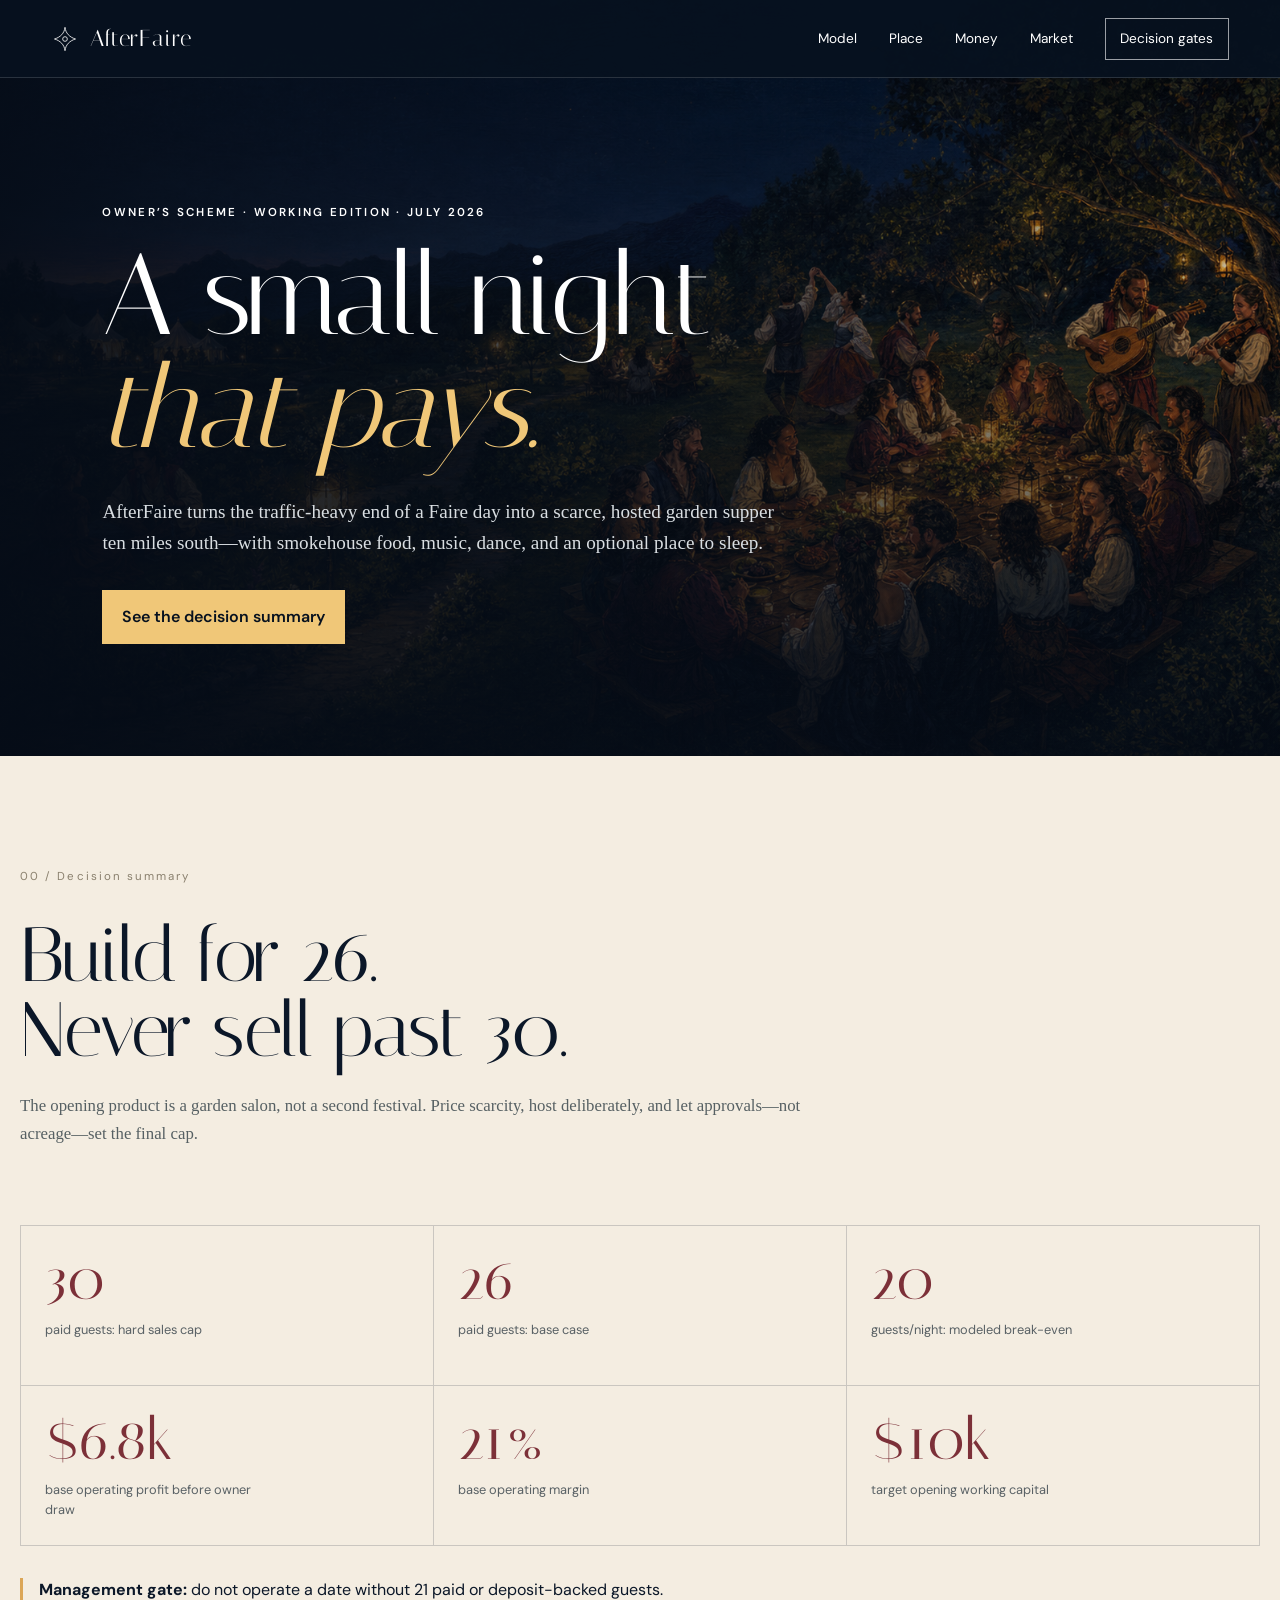
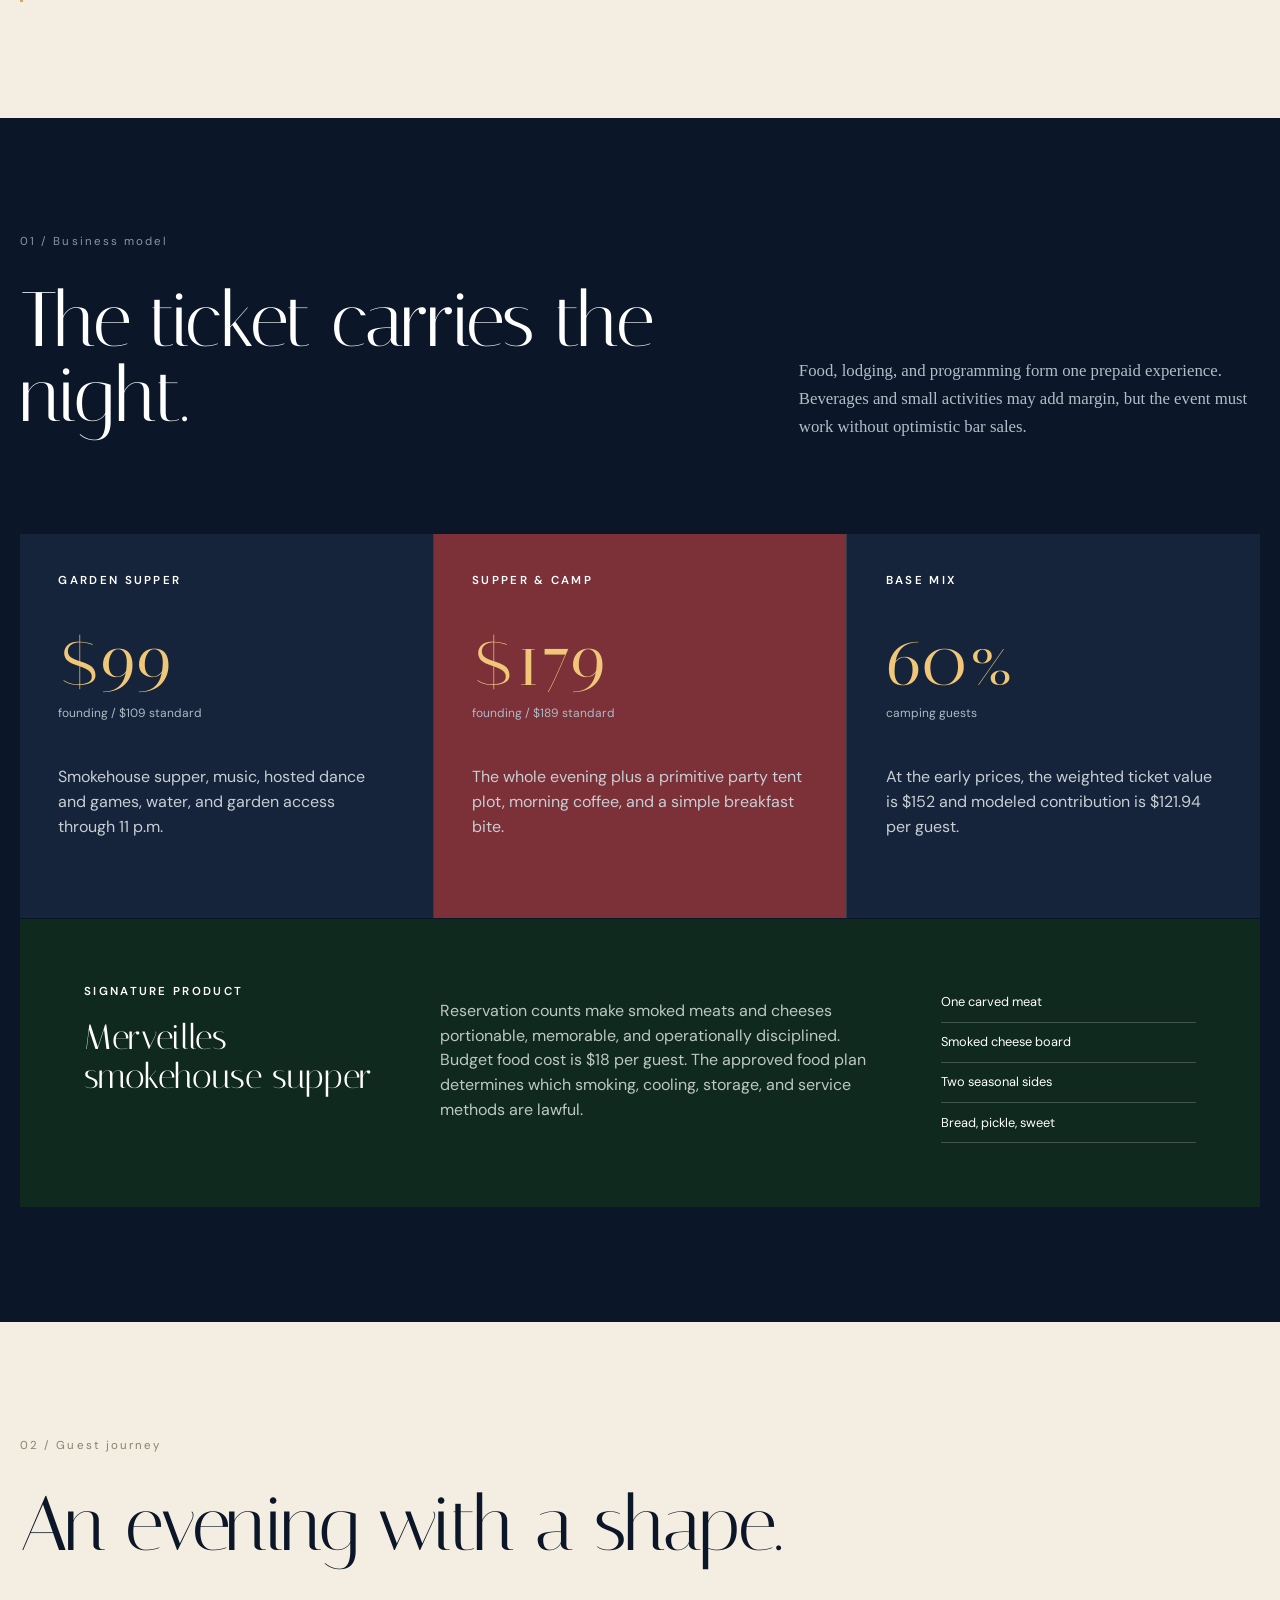
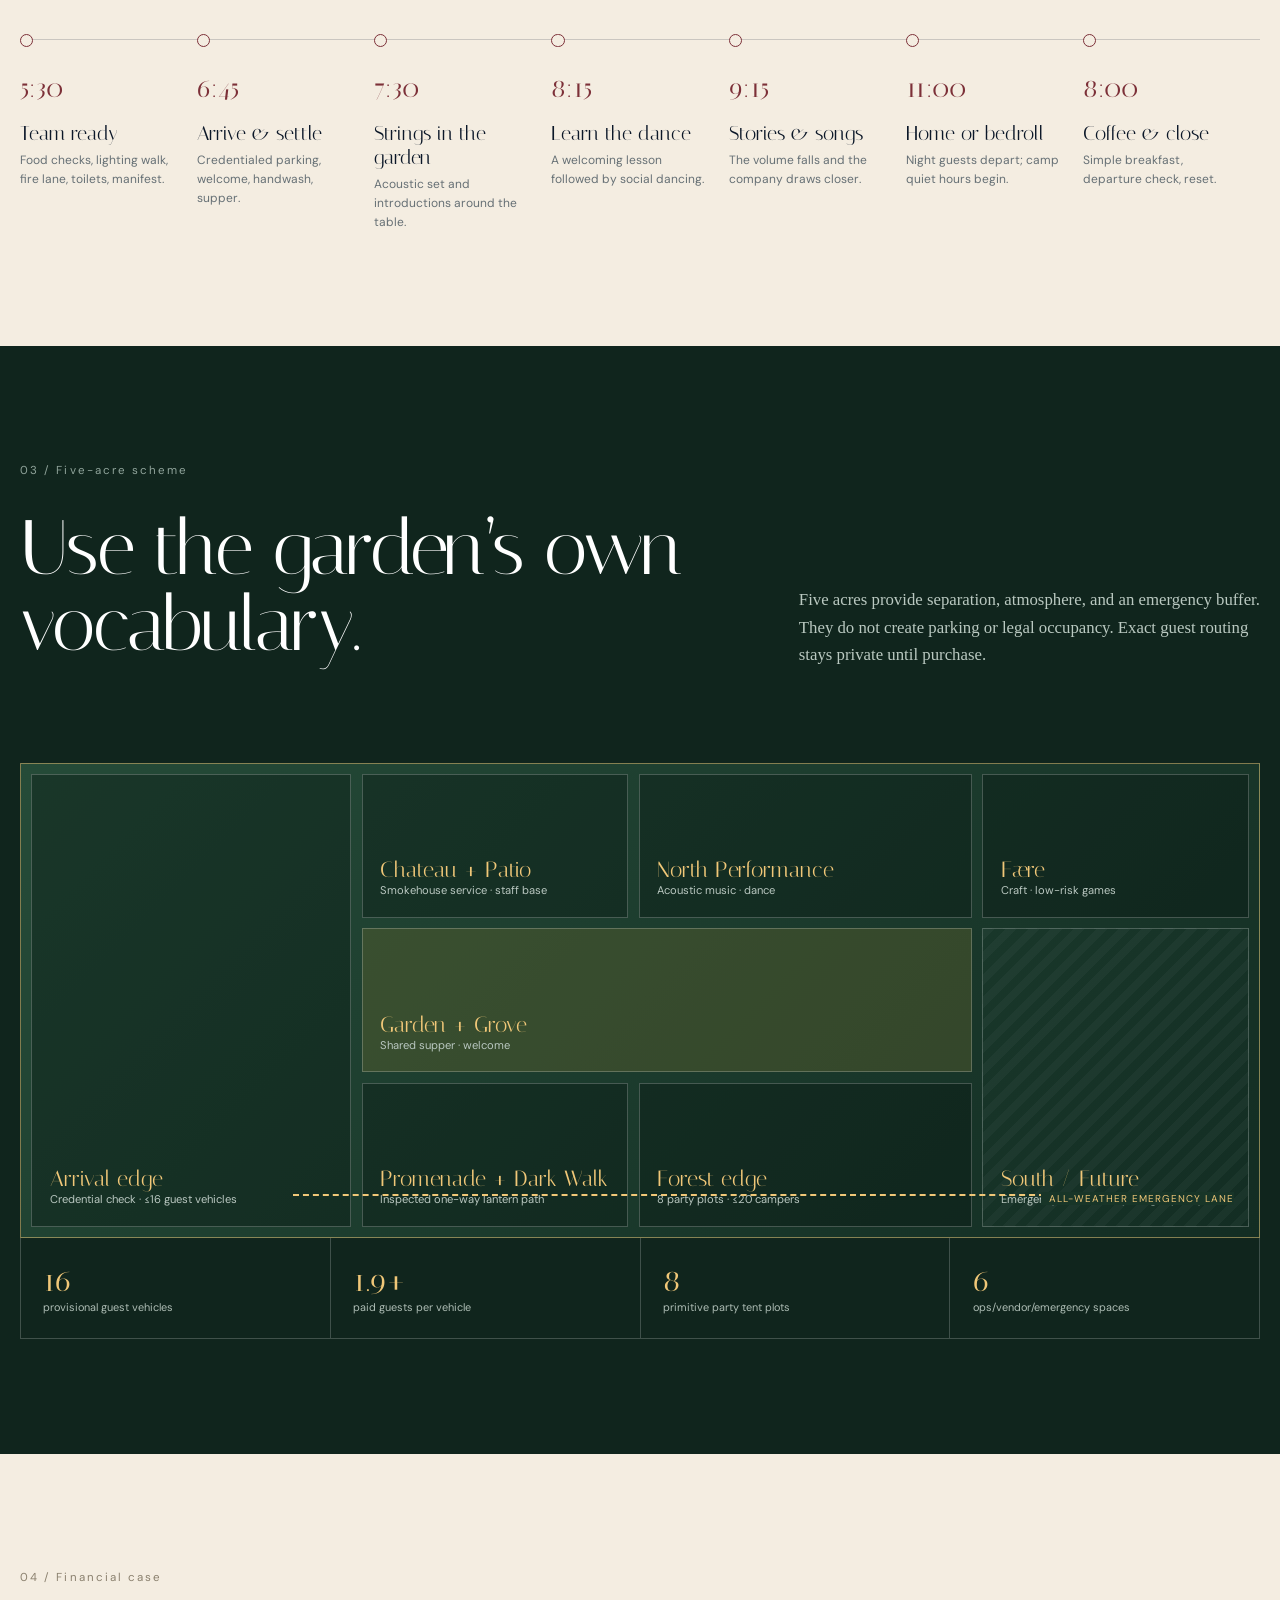
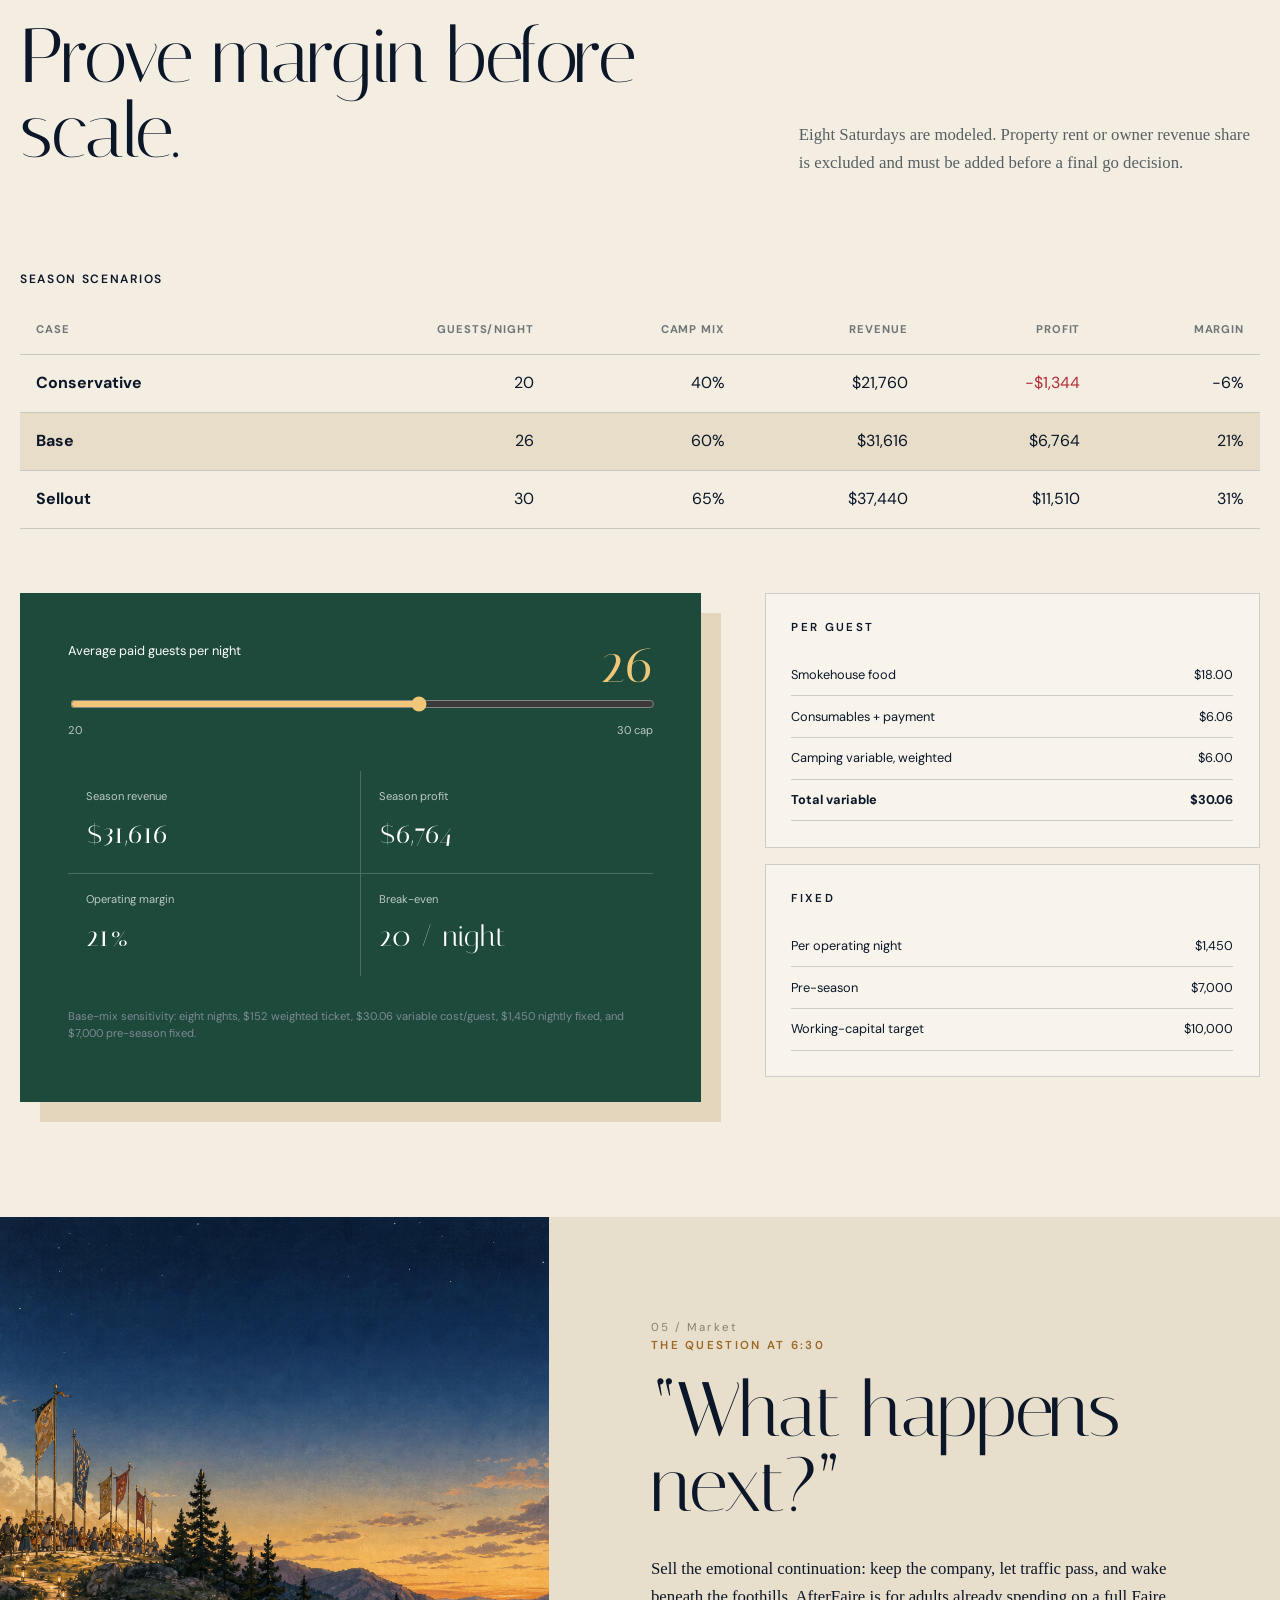
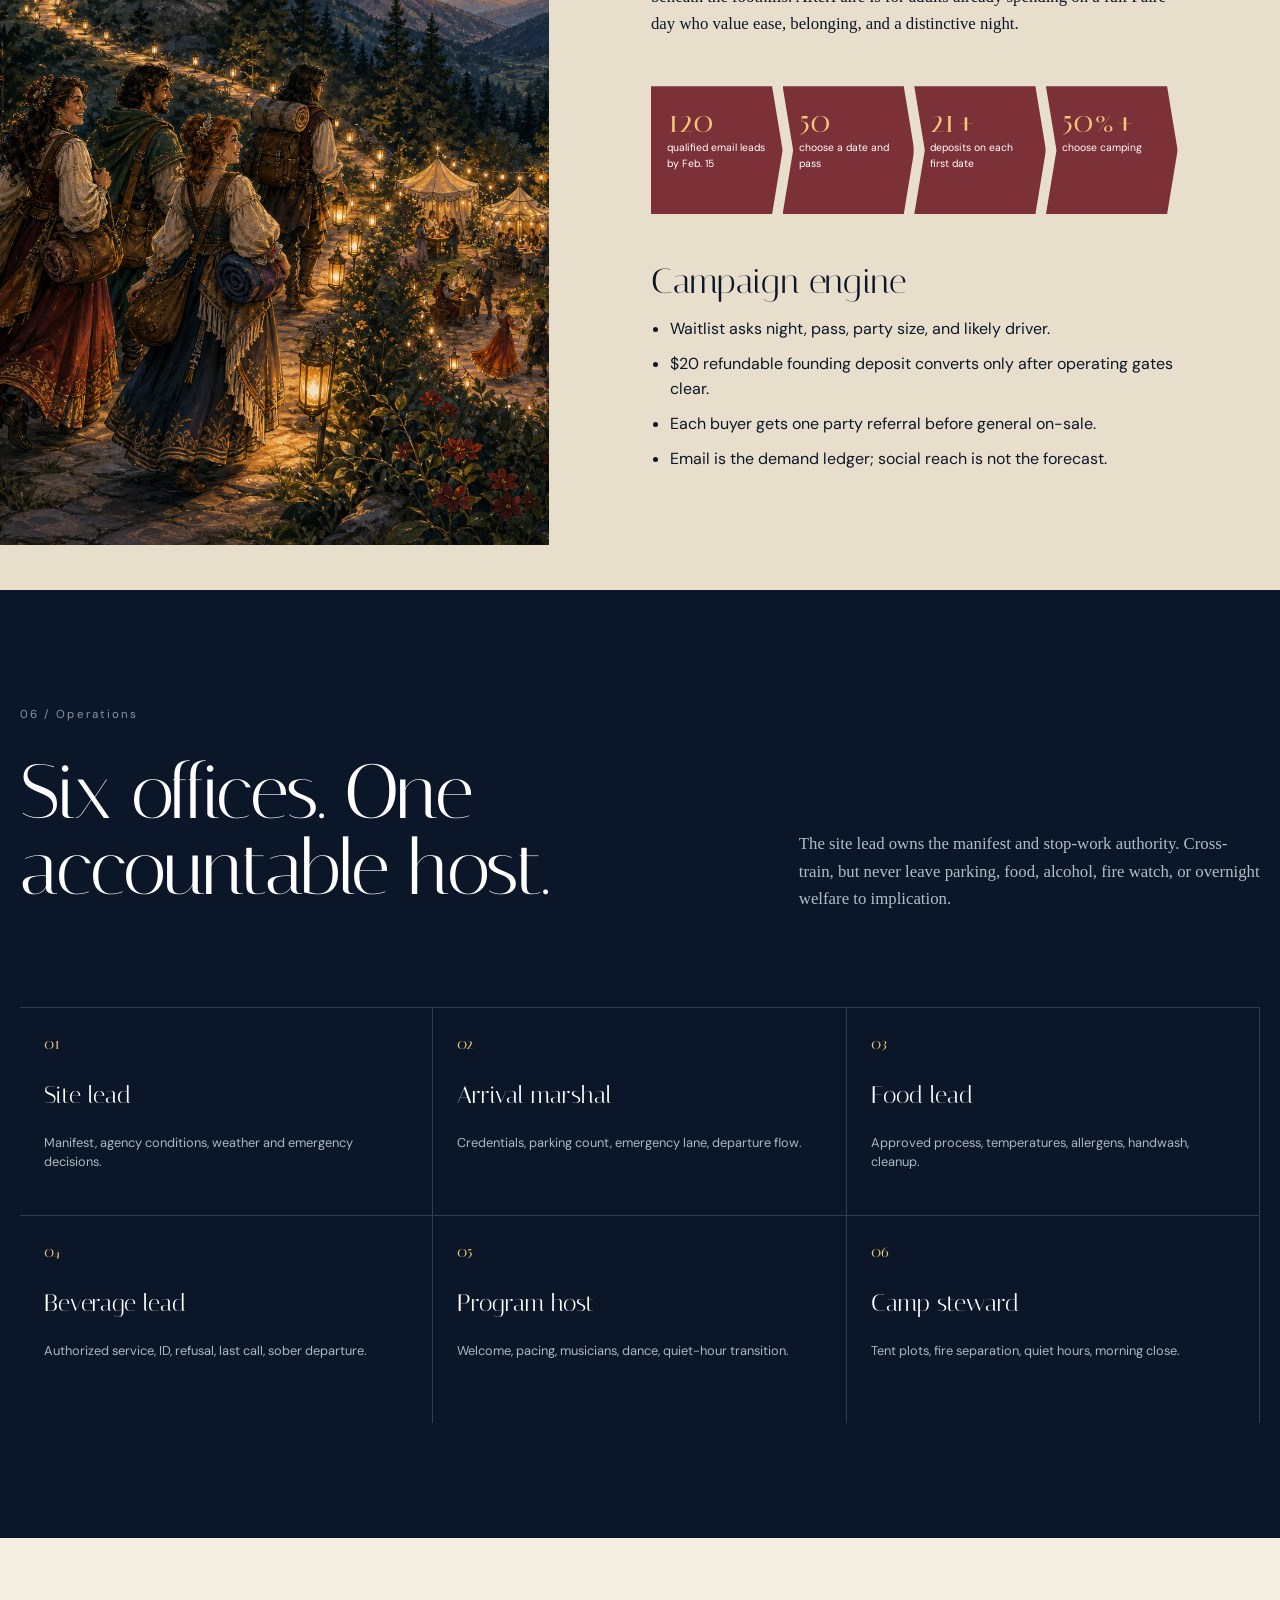
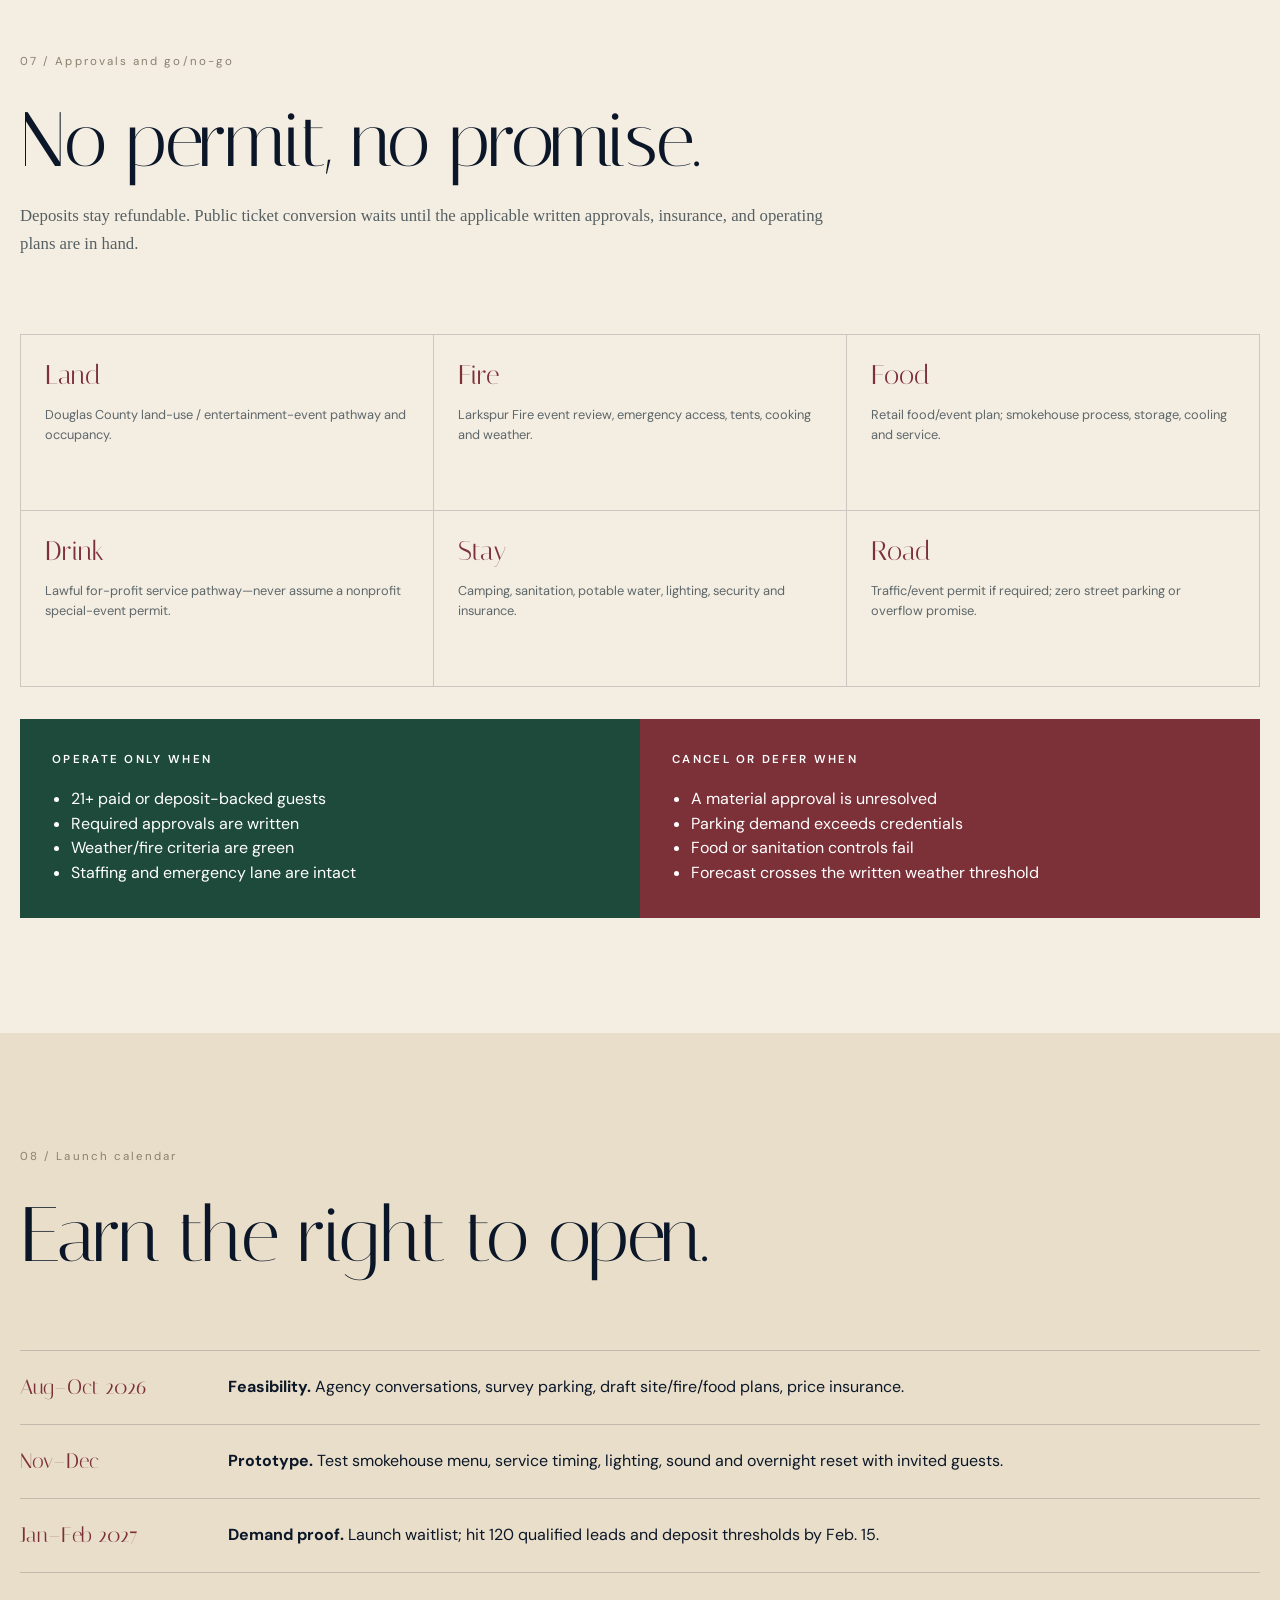
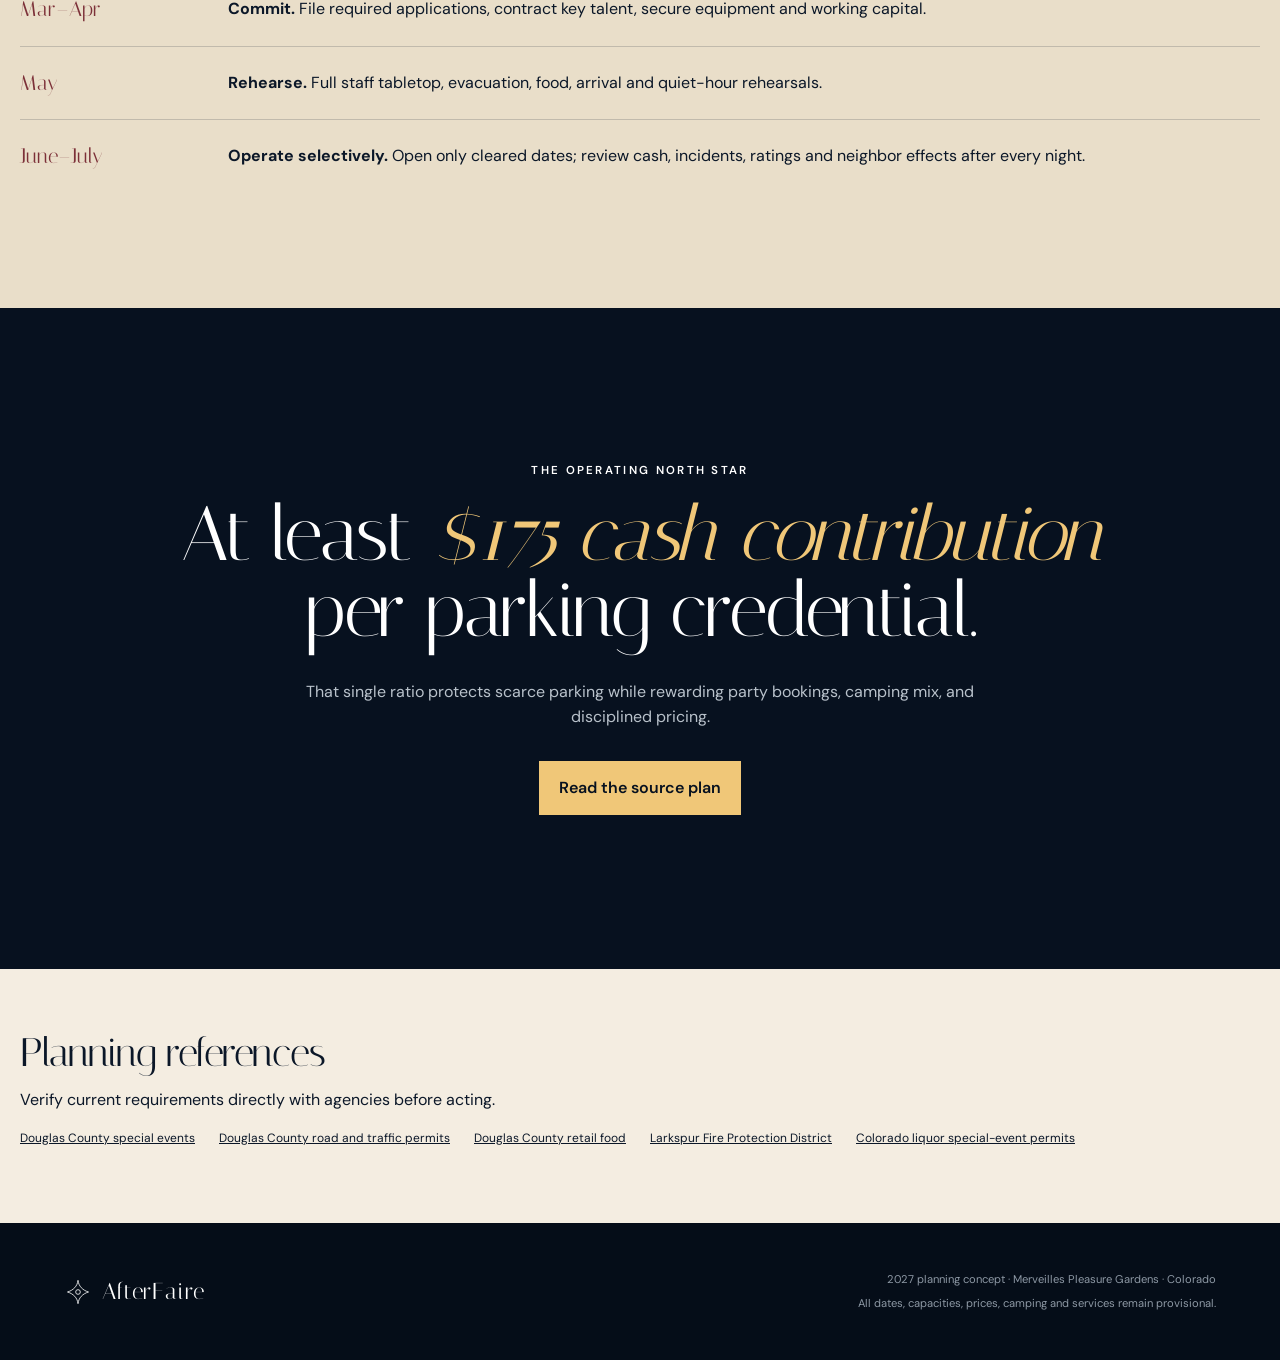
==== scheme/index.html @ 47599343 "Add illustrated AfterFaire business scheme" ====
<!doctype html>
<html lang="en">
<head>
  <meta charset="utf-8">
  <meta name="viewport" content="width=device-width, initial-scale=1">
  <meta name="description" content="The illustrated business, marketing, and operating scheme for AfterFaire 2027 at Merveilles Pleasure Gardens.">
  <meta name="theme-color" content="#07111f">
  <link rel="canonical" href="https://afterfaire.co/scheme/">
  <title>AfterFaire 2027 — Business Scheme</title>
  <link rel="preconnect" href="https://fonts.googleapis.com">
  <link rel="preconnect" href="https://fonts.gstatic.com" crossorigin>
  <link href="https://fonts.googleapis.com/css2?family=DM+Sans:wght@400;500;600&amp;family=Italiana&amp;display=swap" rel="stylesheet">
  <link rel="stylesheet" href="../styles.css">
  <link rel="stylesheet" href="scheme.css">
</head>
<body class="scheme-page">
  <a class="skip-link" href="#main">Skip to plan</a>

  <header class="site-header scheme-header" data-header>
    <a class="wordmark" href="../" aria-label="Back to AfterFaire home">
      <svg viewBox="0 0 48 48" aria-hidden="true"><path d="M24 4c1 10 8 17 18 20-10 3-17 10-18 20-1-10-8-17-18-20C16 21 23 14 24 4Z"/><circle cx="24" cy="24" r="4"/></svg>
      <span>AfterFaire</span>
    </a>
    <nav aria-label="Plan navigation">
      <a href="#model">Model</a>
      <a href="#place">Place</a>
      <a href="#money">Money</a>
      <a href="#market">Market</a>
      <a class="nav-cta" href="#gates">Decision gates</a>
    </nav>
  </header>

  <main id="main">
    <section class="scheme-hero" aria-labelledby="scheme-title">
      <img src="../assets/afterfaire-hero-v2.png" alt="A small costumed gathering dining and dancing in a spacious lantern-lit garden.">
      <div class="scheme-hero-shade"></div>
      <div class="scheme-hero-copy">
        <p class="eyebrow">Owner’s scheme · working edition · July 2026</p>
        <h1 id="scheme-title">A small night<br><em>that pays.</em></h1>
        <p>AfterFaire turns the traffic-heavy end of a Faire day into a scarce, hosted garden supper ten miles south—with smokehouse food, music, dance, and an optional place to sleep.</p>
        <a class="button button-gold" href="#decision">See the decision summary</a>
      </div>
    </section>

    <section class="decision section-shell" id="decision" aria-labelledby="decision-title">
      <div class="section-intro">
        <p class="section-number">00 / Decision summary</p>
        <h2 id="decision-title">Build for 26.<br>Never sell past 30.</h2>
        <p>The opening product is a garden salon, not a second festival. Price scarcity, host deliberately, and let approvals—not acreage—set the final cap.</p>
      </div>
      <dl class="metric-grid">
        <div><dt>30</dt><dd>paid guests: hard sales cap</dd></div>
        <div><dt>26</dt><dd>paid guests: base case</dd></div>
        <div><dt>20</dt><dd>guests/night: modeled break-even</dd></div>
        <div><dt>$6.8k</dt><dd>base operating profit before owner draw</dd></div>
        <div><dt>21%</dt><dd>base operating margin</dd></div>
        <div><dt>$10k</dt><dd>target opening working capital</dd></div>
      </dl>
      <p class="decision-line"><strong>Management gate:</strong> do not operate a date without 21 paid or deposit-backed guests.</p>
    </section>

    <section class="plan-section dark-section" id="model" aria-labelledby="model-title">
      <div class="section-shell">
        <div class="section-intro split-intro">
          <div><p class="section-number">01 / Business model</p><h2 id="model-title">The ticket carries the night.</h2></div>
          <p>Food, lodging, and programming form one prepaid experience. Beverages and small activities may add margin, but the event must work without optimistic bar sales.</p>
        </div>
        <div class="offer-grid">
          <article class="offer-card"><p class="eyebrow">Garden Supper</p><strong>$99</strong><span>founding / $109 standard</span><p>Smokehouse supper, music, hosted dance and games, water, and garden access through 11 p.m.</p></article>
          <article class="offer-card featured-offer"><p class="eyebrow">Supper &amp; Camp</p><strong>$179</strong><span>founding / $189 standard</span><p>The whole evening plus a primitive party tent plot, morning coffee, and a simple breakfast bite.</p></article>
          <article class="offer-card"><p class="eyebrow">Base mix</p><strong>60%</strong><span>camping guests</span><p>At the early prices, the weighted ticket value is $152 and modeled contribution is $121.94 per guest.</p></article>
        </div>
        <div class="smokehouse-band">
          <div><p class="eyebrow">Signature product</p><h3>Merveilles smokehouse supper</h3></div>
          <p>Reservation counts make smoked meats and cheeses portionable, memorable, and operationally disciplined. Budget food cost is $18 per guest. The approved food plan determines which smoking, cooling, storage, and service methods are lawful.</p>
          <ul><li>One carved meat</li><li>Smoked cheese board</li><li>Two seasonal sides</li><li>Bread, pickle, sweet</li></ul>
        </div>
      </div>
    </section>

    <section class="plan-section section-shell" id="journey" aria-labelledby="journey-heading">
      <div class="section-intro"><p class="section-number">02 / Guest journey</p><h2 id="journey-heading">An evening with a shape.</h2></div>
      <ol class="scheme-timeline">
        <li><time>5:30</time><div><strong>Team ready</strong><span>Food checks, lighting walk, fire lane, toilets, manifest.</span></div></li>
        <li><time>6:45</time><div><strong>Arrive &amp; settle</strong><span>Credentialed parking, welcome, handwash, supper.</span></div></li>
        <li><time>7:30</time><div><strong>Strings in the garden</strong><span>Acoustic set and introductions around the table.</span></div></li>
        <li><time>8:15</time><div><strong>Learn the dance</strong><span>A welcoming lesson followed by social dancing.</span></div></li>
        <li><time>9:15</time><div><strong>Stories &amp; songs</strong><span>The volume falls and the company draws closer.</span></div></li>
        <li><time>11:00</time><div><strong>Home or bedroll</strong><span>Night guests depart; camp quiet hours begin.</span></div></li>
        <li><time>8:00</time><div><strong>Coffee &amp; close</strong><span>Simple breakfast, departure check, reset.</span></div></li>
      </ol>
    </section>

    <section class="plan-section place-section" id="place" aria-labelledby="place-title">
      <div class="section-shell">
        <div class="section-intro split-intro"><div><p class="section-number">03 / Five-acre scheme</p><h2 id="place-title">Use the garden’s own vocabulary.</h2></div><p>Five acres provide separation, atmosphere, and an emergency buffer. They do not create parking or legal occupancy. Exact guest routing stays private until purchase.</p></div>
        <div class="site-plan" role="img" aria-label="Conceptual operating diagram showing arrival and parking, the Chateau, Garden and Grove supper area, North Performance music area, Fære activities, the Promenade and Dark Walk, camping at the forest edge, and a protected future buffer.">
          <div class="zone arrival"><b>Arrival edge</b><span>Credential check · ≤16 guest vehicles</span></div>
          <div class="zone chateau"><b>Chateau + Patio</b><span>Smokehouse service · staff base</span></div>
          <div class="zone garden"><b>Garden + Grove</b><span>Shared supper · welcome</span></div>
          <div class="zone performance"><b>North Performance</b><span>Acoustic music · dance</span></div>
          <div class="zone faere"><b>Fære</b><span>Craft · low-risk games</span></div>
          <div class="zone promenade"><b>Promenade + Dark Walk</b><span>Inspected one-way lantern path</span></div>
          <div class="zone camp"><b>Forest edge</b><span>8 party plots · ≤20 campers</span></div>
          <div class="zone buffer"><b>South / Future</b><span>Emergency buffer · no opening capacity</span></div>
          <div class="emergency-line"><span>all-weather emergency lane</span></div>
        </div>
        <div class="capacity-strip"><div><strong>16</strong><span>provisional guest vehicles</span></div><div><strong>1.9+</strong><span>paid guests per vehicle</span></div><div><strong>8</strong><span>primitive party tent plots</span></div><div><strong>6</strong><span>ops/vendor/emergency spaces</span></div></div>
      </div>
    </section>

    <section class="plan-section money-section" id="money" aria-labelledby="money-title">
      <div class="section-shell">
        <div class="section-intro split-intro"><div><p class="section-number">04 / Financial case</p><h2 id="money-title">Prove margin before scale.</h2></div><p>Eight Saturdays are modeled. Property rent or owner revenue share is excluded and must be added before a final go decision.</p></div>
        <div class="scenario-table-wrap"><table><caption>Season scenarios</caption><thead><tr><th>Case</th><th>Guests/night</th><th>Camp mix</th><th>Revenue</th><th>Profit</th><th>Margin</th></tr></thead><tbody><tr><th>Conservative</th><td>20</td><td>40%</td><td>$21,760</td><td class="negative">−$1,344</td><td>−6%</td></tr><tr class="base-row"><th>Base</th><td>26</td><td>60%</td><td>$31,616</td><td>$6,764</td><td>21%</td></tr><tr><th>Sellout</th><td>30</td><td>65%</td><td>$37,440</td><td>$11,510</td><td>31%</td></tr></tbody></table></div>
        <div class="money-grid">
          <div class="calculator" data-calculator>
            <div class="calc-control"><label for="attendance">Average paid guests per night</label><output id="attendance-output" for="attendance">26</output><input id="attendance" type="range" min="20" max="30" value="26" step="1"><div class="range-labels"><span>20</span><span>30 cap</span></div></div>
            <div class="calc-results" aria-live="polite"><div><span>Season revenue</span><strong data-revenue>$31,616</strong></div><div><span>Season profit</span><strong data-profit>$6,764</strong></div><div><span>Operating margin</span><strong data-margin>21%</strong></div><div><span>Break-even</span><strong>20 / night</strong></div></div>
            <p class="calc-note">Base-mix sensitivity: eight nights, $152 weighted ticket, $30.06 variable cost/guest, $1,450 nightly fixed, and $7,000 pre-season fixed.</p>
          </div>
          <div class="cost-stack"><article><p class="eyebrow">Per guest</p><dl><div><dt>Smokehouse food</dt><dd>$18.00</dd></div><div><dt>Consumables + payment</dt><dd>$6.06</dd></div><div><dt>Camping variable, weighted</dt><dd>$6.00</dd></div><div><dt><strong>Total variable</strong></dt><dd><strong>$30.06</strong></dd></div></dl></article><article><p class="eyebrow">Fixed</p><dl><div><dt>Per operating night</dt><dd>$1,450</dd></div><div><dt>Pre-season</dt><dd>$7,000</dd></div><div><dt>Working-capital target</dt><dd>$10,000</dd></div></dl></article></div>
        </div>
      </div>
    </section>

    <section class="plan-section market-section" id="market" aria-labelledby="market-title">
      <div class="market-image"><img src="../assets/afterfaire-journey.png" alt="Costumed friends following a lantern path south toward a garden gathering."></div>
      <div class="market-copy"><p class="section-number">05 / Market</p><p class="eyebrow amber">The question at 6:30</p><h2 id="market-title">“What happens next?”</h2><p>Sell the emotional continuation: keep the company, let traffic pass, and wake beneath the foothills. AfterFaire is for adults already spending on a full Faire day who value ease, belonging, and a distinctive night.</p>
        <div class="funnel" aria-label="Marketing funnel"><div><strong>120</strong><span>qualified email leads by Feb. 15</span></div><div><strong>50</strong><span>choose a date and pass</span></div><div><strong>21+</strong><span>deposits on each first date</span></div><div><strong>50%+</strong><span>choose camping</span></div></div>
        <h3>Campaign engine</h3><ul class="check-list"><li>Waitlist asks night, pass, party size, and likely driver.</li><li>$20 refundable founding deposit converts only after operating gates clear.</li><li>Each buyer gets one party referral before general on-sale.</li><li>Email is the demand ledger; social reach is not the forecast.</li></ul>
      </div>
    </section>

    <section class="plan-section dark-section" id="operations" aria-labelledby="operations-title"><div class="section-shell"><div class="section-intro split-intro"><div><p class="section-number">06 / Operations</p><h2 id="operations-title">Six offices. One accountable host.</h2></div><p>The site lead owns the manifest and stop-work authority. Cross-train, but never leave parking, food, alcohol, fire watch, or overnight welfare to implication.</p></div><div class="role-grid"><article><span>01</span><h3>Site lead</h3><p>Manifest, agency conditions, weather and emergency decisions.</p></article><article><span>02</span><h3>Arrival marshal</h3><p>Credentials, parking count, emergency lane, departure flow.</p></article><article><span>03</span><h3>Food lead</h3><p>Approved process, temperatures, allergens, handwash, cleanup.</p></article><article><span>04</span><h3>Beverage lead</h3><p>Authorized service, ID, refusal, last call, sober departure.</p></article><article><span>05</span><h3>Program host</h3><p>Welcome, pacing, musicians, dance, quiet-hour transition.</p></article><article><span>06</span><h3>Camp steward</h3><p>Tent plots, fire separation, quiet hours, morning close.</p></article></div></div></section>

    <section class="plan-section gates-section" id="gates" aria-labelledby="gates-title"><div class="section-shell"><div class="section-intro"><p class="section-number">07 / Approvals and go/no-go</p><h2 id="gates-title">No permit, no promise.</h2><p>Deposits stay refundable. Public ticket conversion waits until the applicable written approvals, insurance, and operating plans are in hand.</p></div><div class="gate-grid"><article><b>Land</b><p>Douglas County land-use / entertainment-event pathway and occupancy.</p></article><article><b>Fire</b><p>Larkspur Fire event review, emergency access, tents, cooking and weather.</p></article><article><b>Food</b><p>Retail food/event plan; smokehouse process, storage, cooling and service.</p></article><article><b>Drink</b><p>Lawful for-profit service pathway—never assume a nonprofit special-event permit.</p></article><article><b>Stay</b><p>Camping, sanitation, potable water, lighting, security and insurance.</p></article><article><b>Road</b><p>Traffic/event permit if required; zero street parking or overflow promise.</p></article></div><div class="go-box"><div><p class="eyebrow">Operate only when</p><ul><li>21+ paid or deposit-backed guests</li><li>Required approvals are written</li><li>Weather/fire criteria are green</li><li>Staffing and emergency lane are intact</li></ul></div><div><p class="eyebrow">Cancel or defer when</p><ul><li>A material approval is unresolved</li><li>Parking demand exceeds credentials</li><li>Food or sanitation controls fail</li><li>Forecast crosses the written weather threshold</li></ul></div></div></div></section>

    <section class="plan-section calendar-section" id="calendar" aria-labelledby="calendar-title"><div class="section-shell"><div class="section-intro"><p class="section-number">08 / Launch calendar</p><h2 id="calendar-title">Earn the right to open.</h2></div><ol class="launch-line"><li><time>Aug–Oct 2026</time><p><strong>Feasibility.</strong> Agency conversations, survey parking, draft site/fire/food plans, price insurance.</p></li><li><time>Nov–Dec</time><p><strong>Prototype.</strong> Test smokehouse menu, service timing, lighting, sound and overnight reset with invited guests.</p></li><li><time>Jan–Feb 2027</time><p><strong>Demand proof.</strong> Launch waitlist; hit 120 qualified leads and deposit thresholds by Feb. 15.</p></li><li><time>Mar–Apr</time><p><strong>Commit.</strong> File required applications, contract key talent, secure equipment and working capital.</p></li><li><time>May</time><p><strong>Rehearse.</strong> Full staff tabletop, evacuation, food, arrival and quiet-hour rehearsals.</p></li><li><time>June–July</time><p><strong>Operate selectively.</strong> Open only cleared dates; review cash, incidents, ratings and neighbor effects after every night.</p></li></ol></div></section>

    <section class="north-star"><p class="eyebrow">The operating north star</p><h2>At least <em>$175 cash contribution</em><br>per parking credential.</h2><p>That single ratio protects scarce parking while rewarding party bookings, camping mix, and disciplined pricing.</p><a class="button button-gold" href="../business-plan.md">Read the source plan</a></section>

    <section class="sources section-shell" aria-labelledby="sources-title"><h2 id="sources-title">Planning references</h2><p>Verify current requirements directly with agencies before acting.</p><ul><li><a href="https://www.douglas.co.us/land/land-use-applications/special-events/">Douglas County special events</a></li><li><a href="https://www.douglas.co.us/road-work/permits/">Douglas County road and traffic permits</a></li><li><a href="https://www.douglas.co.us/health-department/environmental-health/retail-food/">Douglas County retail food</a></li><li><a href="https://larkspurfire.org/">Larkspur Fire Protection District</a></li><li><a href="https://sbg.colorado.gov/liquor-special-event-permit">Colorado liquor special-event permits</a></li></ul></section>
  </main>

  <footer><a class="wordmark footer-mark" href="../"><svg viewBox="0 0 48 48" aria-hidden="true"><path d="M24 4c1 10 8 17 18 20-10 3-17 10-18 20-1-10-8-17-18-20C16 21 23 14 24 4Z"/><circle cx="24" cy="24" r="4"/></svg><span>AfterFaire</span></a><p>2027 planning concept · Merveilles Pleasure Gardens · Colorado</p><p>All dates, capacities, prices, camping and services remain provisional.</p></footer>
  <script src="../script.js"></script>
</body>
</html>
---- styles.css ----
:root {
  --ink: #0b1728;
  --ink-soft: #15243a;
  --night: #07111f;
  --paper: #f2eadb;
  --paper-deep: #e4d6bc;
  --amber: #dba657;
  --gold: #f0c778;
  --burgundy: #7c3038;
  --pine: #1d4a3b;
  --muted: #6f756f;
  --line: rgba(11, 23, 40, .18);
  --display: "Italiana", Georgia, serif;
  --sans: "DM Sans", system-ui, sans-serif;
}

* { box-sizing: border-box; }
html { scroll-behavior: smooth; }
body { margin: 0; color: var(--ink); background: var(--paper); font-family: var(--sans); line-height: 1.55; }
img { display: block; width: 100%; }
a { color: inherit; }
button, input, select { font: inherit; }
.skip-link { position: fixed; left: 1rem; top: -5rem; z-index: 100; background: var(--gold); padding: .7rem 1rem; }
.skip-link:focus { top: 1rem; }

.site-header { position: fixed; inset: 0 0 auto; z-index: 20; display: flex; align-items: center; justify-content: space-between; padding: 1.1rem clamp(1.2rem, 4vw, 4rem); color: #fff; border-bottom: 1px solid rgba(255,255,255,.14); transition: background .25s, padding .25s; }
.site-header.scrolled { background: rgba(7,17,31,.95); backdrop-filter: blur(14px); padding-top: .75rem; padding-bottom: .75rem; }
.wordmark { display: inline-flex; gap: .65rem; align-items: center; text-decoration: none; font-family: var(--display); font-size: 1.45rem; letter-spacing: .04em; }
.wordmark svg { width: 1.75rem; fill: none; stroke: currentColor; stroke-width: 1.4; }
nav { display: flex; gap: clamp(1rem, 2.5vw, 2.5rem); align-items: center; font-size: .85rem; }
nav a { text-decoration: none; }
.nav-cta { border: 1px solid rgba(255,255,255,.6); padding: .6rem .9rem; }

.hero { min-height: 100svh; position: relative; display: flex; align-items: center; overflow: hidden; color: #fff; background: var(--night); }
.hero > img { position: absolute; inset: 0; height: 100%; object-fit: cover; object-position: 55% center; }
.hero-shade { position: absolute; inset: 0; background: linear-gradient(90deg, rgba(5,12,23,.96) 0%, rgba(5,12,23,.79) 34%, rgba(5,12,23,.16) 72%), linear-gradient(0deg, rgba(5,12,23,.72), transparent 45%); }
.hero-copy { position: relative; z-index: 2; width: min(44rem, 86vw); margin-left: clamp(1.2rem, 8vw, 9rem); padding: 9rem 0 4rem; }
.eyebrow { margin: 0 0 1.1rem; font-size: .72rem; font-weight: 600; letter-spacing: .2em; text-transform: uppercase; }
.amber { color: #9b6723; }
h1, h2 { margin: 0; font-family: var(--display); font-weight: 400; line-height: .98; letter-spacing: -.025em; }
h1 { font-size: clamp(3.7rem, 8vw, 8.5rem); }
h1 em { color: var(--gold); font-style: italic; }
h2 { font-size: clamp(3rem, 6vw, 6.8rem); }
.hero-lede { max-width: 39rem; margin: 2rem 0; color: #edf0ec; font-family: Georgia, serif; font-size: clamp(1.1rem, 1.7vw, 1.4rem); }
.hero-actions { display: flex; flex-wrap: wrap; gap: 1.5rem; align-items: center; }
.button { display: inline-block; border: 0; padding: .9rem 1.25rem; cursor: pointer; font-weight: 600; text-decoration: none; }
.button-gold { color: var(--night); background: var(--gold); }
.button:hover, .button:focus-visible { transform: translateY(-1px); filter: brightness(1.06); }
.text-link { font-size: .9rem; text-underline-offset: .35rem; }
.provisional { margin-top: 2.4rem; color: rgba(255,255,255,.66); font-size: .75rem; }
.hero-note { position: absolute; right: 3vw; bottom: 2rem; z-index: 2; padding: 1rem 1.2rem; border-left: 1px solid var(--gold); text-align: right; }
.hero-note span, .hero-note small { display: block; color: rgba(255,255,255,.66); font-size: .7rem; }
.hero-note strong { display: block; font-family: var(--display); font-size: 1.4rem; font-weight: 400; }

.section-pad { padding: clamp(5rem, 10vw, 10rem) clamp(1.2rem, 7vw, 8rem); }
.section-number { margin: 0; color: #8a806e; font-size: .72rem; letter-spacing: .18em; }
.thesis { display: grid; grid-template-columns: 4rem 1.15fr 1fr; gap: clamp(2rem, 5vw, 6rem); align-items: start; border-bottom: 1px solid var(--line); }
.thesis h2 { max-width: 12ch; }
.thesis-copy { max-width: 34rem; padding-top: 2rem; font-family: Georgia, serif; font-size: 1.12rem; }
.thesis-copy p:first-child { margin-top: 0; }

.evening { color: #fff; background: var(--ink); }
.evening-intro { display: grid; grid-template-columns: 4rem 1fr; gap: clamp(2rem, 5vw, 6rem); padding-bottom: 4rem; }
.evening .section-number { color: #7f8a98; }
.evening .amber { color: var(--gold); }
.timeline { max-width: 1120px; margin: 0 auto; padding: 0 clamp(1.2rem, 5vw, 4rem) 8rem; list-style: none; }
.timeline li { display: grid; grid-template-columns: 5rem 1rem 1fr; gap: 2rem; min-height: 7rem; }
.timeline time { color: var(--gold); font-family: var(--display); font-size: 1.35rem; }
.timeline-dot { position: relative; width: .7rem; height: .7rem; margin-top: .45rem; border: 1px solid var(--gold); border-radius: 50%; }
.timeline-dot::after { content: ""; position: absolute; left: 50%; top: .7rem; width: 1px; height: 6.3rem; background: rgba(240,199,120,.28); }
.timeline li:last-child .timeline-dot::after { display: none; }
.timeline strong { display: block; font-family: var(--display); font-size: 1.65rem; font-weight: 400; }
.timeline p { margin: .2rem 0; color: #acb5c0; }

.passes { display: grid; grid-template-columns: 1.2fr 1fr 1fr; gap: 1.5rem; align-items: end; background: #e9dec9; }
.passes-heading { padding-right: 3vw; }
.passes-heading .section-number { margin-bottom: 4rem; }
.passes-heading h2 { margin-bottom: 1.5rem; }
.pass-card { min-height: 30rem; padding: 2rem; border: 1px solid #ad9d80; background: rgba(255,255,255,.28); }
.pass-card.featured { color: #fff; background: var(--burgundy); border-color: var(--burgundy); transform: translateY(-1.5rem); }
.card-kicker { margin: 0; font-size: .75rem; font-weight: 600; letter-spacing: .16em; text-transform: uppercase; }
.price { margin: 2.5rem 0 1.6rem; font-family: var(--display); font-size: 5.5rem; line-height: 1; }
.price sup { font-size: 1.5rem; vertical-align: top; }
.price small { font-family: var(--sans); font-size: .7rem; letter-spacing: .08em; text-transform: uppercase; }
.pass-card ul { margin-top: 2rem; padding: 0; list-style: none; border-top: 1px solid currentColor; }
.pass-card li { padding: .75rem 0; border-bottom: 1px solid currentColor; font-size: .83rem; }

.journey { display: grid; grid-template-columns: minmax(0, 1fr) minmax(25rem, .8fr); min-height: 90vh; color: #fff; background: var(--night); }
.journey-image { max-height: 58rem; overflow: hidden; }
.journey-image img { height: 100%; object-fit: cover; }
.journey-copy { display: flex; flex-direction: column; justify-content: center; padding: clamp(4rem, 8vw, 9rem); }
.journey-copy .amber { color: var(--gold); }
.journey-copy h2 { margin-bottom: 2rem; }
.journey-copy > p:not(.eyebrow):not(.small-print) { color: #bec5cd; font-family: Georgia, serif; font-size: 1.1rem; }
.facts { display: grid; grid-template-columns: repeat(3, 1fr); gap: 1rem; margin: 3rem 0 1rem; }
.facts div { border-top: 1px solid rgba(255,255,255,.35); padding-top: .8rem; }
.facts dt { color: var(--gold); font-family: var(--display); font-size: 2.5rem; }
.facts dd { margin: 0; color: #9ba6b1; font-size: .7rem; }
.small-print, .calc-note, .privacy { color: #7e8995; font-size: .7rem; }

.numbers { display: grid; grid-template-columns: .9fr 1.1fr; gap: clamp(3rem, 8vw, 9rem); background: #f4ede1; }
.numbers-heading .section-number { margin-bottom: 4rem; }
.numbers-heading h2 { margin-bottom: 1.5rem; }
.dark-link { display: inline-block; margin-top: 1.5rem; }
.calculator { align-self: center; padding: clamp(1.5rem, 4vw, 3rem); color: #fff; background: var(--pine); box-shadow: 1.25rem 1.25rem 0 var(--paper-deep); }
.calc-control { display: grid; grid-template-columns: 1fr auto; gap: .5rem; }
.calc-control label { font-size: .8rem; }
.calc-control output { color: var(--gold); font-family: var(--display); font-size: 3.5rem; line-height: .8; }
input[type="range"] { grid-column: 1 / -1; width: 100%; accent-color: var(--gold); }
.range-labels { grid-column: 1 / -1; display: flex; justify-content: space-between; color: #bdc9c4; font-size: .7rem; }
.calc-results { display: grid; grid-template-columns: 1fr 1fr; gap: 1px; margin: 2rem 0; background: rgba(255,255,255,.2); }
.calc-results div { padding: 1.1rem; background: var(--pine); }
.calc-results span { display: block; color: #bdc9c4; font-size: .7rem; }
.calc-results strong { display: block; margin-top: .3rem; font-family: var(--display); font-size: 1.8rem; font-weight: 400; }

.principles { display: grid; grid-template-columns: .8fr 1.2fr; gap: clamp(3rem, 8vw, 10rem); }
.principles .section-number { margin-bottom: 4rem; }
.principle-grid { display: grid; grid-template-columns: 1fr 1fr; }
.principle-grid article { min-height: 13rem; padding: 1.5rem; border: solid var(--line); border-width: 1px 0 0 1px; }
.principle-grid span { color: #9b6723; font-family: var(--display); }
.principle-grid h3 { font-family: var(--display); font-size: 1.55rem; font-weight: 400; }
.principle-grid p { color: #555f64; font-size: .85rem; }

.founding { position: relative; padding: 8rem 1.2rem; color: #fff; background: linear-gradient(135deg, #17283d, #07111f); text-align: center; }
.founding::before { content: ""; position: absolute; inset: 1.2rem; border: 1px solid rgba(240,199,120,.35); pointer-events: none; }
.founding-inner { position: relative; max-width: 54rem; margin: 0 auto; }
.founding h2 { color: var(--gold); }
.founding-inner > p:not(.eyebrow):not(.privacy):not(.form-message) { max-width: 38rem; margin: 1.5rem auto 2.5rem; color: #c2c9d0; }
.signup { display: grid; grid-template-columns: 1fr .8fr auto; gap: .7rem; align-items: end; text-align: left; }
.signup label span { display: block; margin-bottom: .35rem; color: #aeb7c1; font-size: .7rem; }
.signup input, .signup select { width: 100%; height: 3rem; padding: 0 .8rem; color: #fff; background: rgba(255,255,255,.08); border: 1px solid rgba(255,255,255,.35); }
.signup select option { color: var(--ink); }
.signup .button { height: 3rem; }
.form-message { min-height: 1.5rem; color: var(--gold); }

footer { display: grid; grid-template-columns: 1fr auto; gap: .4rem 2rem; align-items: center; padding: 3rem clamp(1.2rem, 5vw, 5rem); color: #8d98a4; background: #050d18; font-size: .7rem; }
.footer-mark { grid-row: 1 / 3; color: #fff; }
footer p { margin: 0; text-align: right; }

@media (max-width: 900px) {
  nav a:not(.nav-cta) { display: none; }
  .hero-note { display: none; }
  .thesis { grid-template-columns: 2rem 1fr; }
  .thesis-copy { grid-column: 2; }
  .passes { grid-template-columns: 1fr 1fr; }
  .passes-heading { grid-column: 1 / -1; max-width: 38rem; }
  .pass-card.featured { transform: none; }
  .journey { grid-template-columns: 1fr; }
  .journey-image { max-height: 60vh; }
  .numbers, .principles { grid-template-columns: 1fr; }
}

@media (max-width: 600px) {
  .site-header { padding: .8rem 1rem; }
  .wordmark { font-size: 1.2rem; }
  .hero-copy { margin-left: 1.2rem; }
  .hero > img { object-position: 63% center; }
  .thesis, .evening-intro { grid-template-columns: 1fr; }
  .thesis-copy { grid-column: 1; }
  .timeline li { grid-template-columns: 3.8rem .8rem 1fr; gap: 1rem; }
  .passes { grid-template-columns: 1fr; }
  .pass-card { min-height: auto; }
  .facts { grid-template-columns: 1fr 1fr 1fr; }
  .journey-copy { padding: 4rem 1.2rem; }
  .calc-results { grid-template-columns: 1fr; }
  .principle-grid { grid-template-columns: 1fr; }
  .signup { grid-template-columns: 1fr; }
  footer { grid-template-columns: 1fr; }
  .footer-mark { grid-row: auto; margin-bottom: 1rem; }
  footer p { text-align: left; }
}

@media (prefers-reduced-motion: reduce) {
  html { scroll-behavior: auto; }
  *, *::before, *::after { transition: none !important; }
}
---- scheme/scheme.css ----
.scheme-page { background: #f4ede1; }
.scheme-header { background: rgba(7,17,31,.94); }
.scheme-hero { position: relative; min-height: 84svh; display: flex; align-items: flex-end; overflow: hidden; color: #fff; background: var(--night); }
.scheme-hero > img { position: absolute; inset: 0; height: 100%; object-fit: cover; object-position: center; }
.scheme-hero-shade { position: absolute; inset: 0; background: linear-gradient(90deg,rgba(5,12,23,.96),rgba(5,12,23,.7) 45%,rgba(5,12,23,.18)),linear-gradient(0deg,rgba(5,12,23,.7),transparent 55%); }
.scheme-hero-copy { position: relative; z-index: 1; width: min(54rem,88vw); padding: 10rem 0 7rem; margin-left: clamp(1.2rem,8vw,9rem); }
.scheme-hero h1 { font-size: clamp(4rem,9vw,9rem); }
.scheme-hero h1 em,.north-star em { color: var(--gold); font-style: italic; }
.scheme-hero-copy > p:not(.eyebrow) { max-width: 42rem; margin: 2rem 0; font: 1.2rem/1.6 Georgia,serif; color: #d9dee2; }
.section-shell { width: min(1240px,calc(100% - 2.4rem)); margin-inline: auto; }
.plan-section,.decision { padding-block: clamp(5rem,9vw,9rem); }
.section-intro { max-width: 52rem; margin-bottom: clamp(3rem,6vw,6rem); }
.section-intro .section-number { margin-bottom: 2rem; }
.section-intro h2 { margin-bottom: 1.5rem; }
.section-intro > p:last-child,.split-intro > p { font: 1.05rem/1.65 Georgia,serif; color: #566063; }
.split-intro { max-width: none; display: grid; grid-template-columns: 1.1fr .75fr; gap: clamp(2rem,8vw,8rem); align-items: end; }
.dark-section { color: #fff; background: var(--ink); }
.dark-section .section-number { color: #8994a2; }
.dark-section .split-intro > p { color: #b3bdc7; }

.decision { padding-top: 7rem; }
.metric-grid { display: grid; grid-template-columns: repeat(3,1fr); margin: 0; border: solid var(--line); border-width: 1px 0 0 1px; }
.metric-grid div { min-height: 10rem; padding: 1.5rem; border: solid var(--line); border-width: 0 1px 1px 0; }
.metric-grid dt { color: var(--burgundy); font: 3.7rem/1 var(--display); }
.metric-grid dd { max-width: 13rem; margin: .7rem 0 0; color: #596165; font-size: .8rem; }
.decision-line { margin: 2rem 0 0; padding-left: 1rem; border-left: 3px solid var(--amber); }

.offer-grid { display: grid; grid-template-columns: repeat(3,1fr); gap: 1px; background: rgba(255,255,255,.16); }
.offer-card { min-height: 24rem; padding: clamp(1.5rem,3vw,2.5rem); background: var(--ink-soft); }
.offer-card.featured-offer { background: var(--burgundy); }
.offer-card strong { display: block; margin: 2.2rem 0 .2rem; color: var(--gold); font: 4.5rem/1 var(--display); }
.offer-card span { color: #aeb9c3; font-size: .75rem; }
.offer-card p:last-child { margin-top: 2.5rem; color: #c7ced4; }
.smokehouse-band { display: grid; grid-template-columns: .8fr 1.2fr .7fr; gap: clamp(2rem,5vw,5rem); margin-top: 1px; padding: clamp(2rem,5vw,4rem); background: #10291f; }
.smokehouse-band h3,.market-copy h3 { margin: 0; font: 2.2rem/1.1 var(--display); font-weight: 400; }
.smokehouse-band > p { color: #bdc8c2; }
.smokehouse-band ul { margin: 0; padding: 0; list-style: none; }
.smokehouse-band li { padding: .6rem 0; border-bottom: 1px solid rgba(255,255,255,.2); font-size: .8rem; }

.scheme-timeline { display: grid; grid-template-columns: repeat(7,1fr); margin: 0; padding: 0; list-style: none; border-top: 1px solid var(--line); }
.scheme-timeline li { position: relative; padding: 2rem 1rem 0 0; }
.scheme-timeline li::before { content:""; position: absolute; top: -.4rem; left: 0; width: .7rem; height: .7rem; border: 1px solid var(--burgundy); border-radius: 50%; background: #f4ede1; }
.scheme-timeline time { color: var(--burgundy); font: 1.7rem var(--display); }
.scheme-timeline strong,.scheme-timeline span { display: block; }
.scheme-timeline strong { margin: 1rem 0 .4rem; font: 1.25rem var(--display); }
.scheme-timeline span { color: #667075; font-size: .75rem; }

.place-section { color: #fff; background: #10251d; }
.place-section .section-number { color: #90a49b; }
.place-section .split-intro > p { color: #bac9c1; }
.site-plan { position: relative; display: grid; grid-template-columns: 1.2fr 1fr 1.25fr 1fr; grid-template-rows: repeat(3,minmax(9rem,auto)); gap: .65rem; padding: .65rem; border: 1px solid rgba(240,199,120,.5); background: linear-gradient(135deg,#254b38,#132d23); overflow: hidden; }
.zone { position: relative; z-index: 1; display: flex; flex-direction: column; justify-content: flex-end; padding: 1.1rem; border: 1px solid rgba(255,255,255,.22); background: rgba(5,16,12,.34); }
.zone b { color: var(--gold); font: 1.35rem var(--display); font-weight: 400; }
.zone span { color: #b9c7c0; font-size: .7rem; }
.arrival { grid-row: 1/4; }
.chateau { grid-column: 2; grid-row: 1; }
.garden { grid-column: 2/4; grid-row: 2; background: rgba(96,99,45,.4); }
.performance { grid-column: 3; grid-row: 1; }
.faere { grid-column: 4; grid-row: 1; }
.promenade { grid-column: 2; grid-row: 3; }
.camp { grid-column: 3; grid-row: 3; }
.buffer { grid-column: 4; grid-row: 2/4; background: repeating-linear-gradient(135deg,rgba(255,255,255,.03),rgba(255,255,255,.03) 8px,transparent 8px,transparent 16px); }
.emergency-line { position: absolute; z-index: 2; left: 22%; right: 2%; bottom: 1rem; border-top: 2px dashed var(--gold); text-align: right; }
.emergency-line span { position: relative; top: -.7rem; padding-left: .5rem; color: var(--gold); background: #183528; font-size: .62rem; text-transform: uppercase; letter-spacing: .1em; }
.capacity-strip { display: grid; grid-template-columns: repeat(4,1fr); border: solid rgba(255,255,255,.2); border-width: 0 0 1px 1px; }
.capacity-strip div { padding: 1.4rem; border-right: 1px solid rgba(255,255,255,.2); }
.capacity-strip strong,.capacity-strip span { display: block; }
.capacity-strip strong { color: var(--gold); font: 2rem var(--display); }
.capacity-strip span { color: #aebdb5; font-size: .68rem; }

.scenario-table-wrap { overflow-x: auto; margin-bottom: 4rem; }
table { width: 100%; min-width: 680px; border-collapse: collapse; }
caption { padding-bottom: 1rem; text-align: left; font-size: .75rem; font-weight: 600; text-transform: uppercase; letter-spacing: .14em; }
th,td { padding: 1rem; border-bottom: 1px solid var(--line); text-align: right; }
th:first-child { text-align: left; }
thead th { color: #6e7678; font-size: .7rem; text-transform: uppercase; letter-spacing: .08em; }
.base-row { background: #e8ddc8; }
.negative { color: #b32c37 !important; }
.money-grid { display: grid; grid-template-columns: 1.1fr .8fr; gap: clamp(2rem,5vw,5rem); align-items: start; }
.cost-stack { display: grid; gap: 1rem; }
.cost-stack article { padding: 1.6rem; border: 1px solid var(--line); background: rgba(255,255,255,.35); }
.cost-stack dl { margin: 0; }
.cost-stack dl div { display: flex; justify-content: space-between; gap: 1rem; padding: .65rem 0; border-bottom: 1px solid var(--line); }
.cost-stack dt,.cost-stack dd { margin: 0; font-size: .8rem; }

.market-section { display: grid; grid-template-columns: minmax(20rem,.75fr) 1fr; padding: 0; background: #e8decc; }
.market-image { max-height: 58rem; overflow: hidden; }
.market-image img { height: 100%; object-fit: cover; }
.market-copy { padding: clamp(4rem,8vw,8rem); }
.market-copy h2 { margin-bottom: 2rem; }
.market-copy > p:not(.section-number):not(.eyebrow) { max-width: 44rem; font: 1.05rem/1.65 Georgia,serif; }
.funnel { display: grid; grid-template-columns: repeat(4,1fr); margin: 3rem 0; }
.funnel div { position: relative; min-height: 8rem; padding: 1rem; color: #fff; background: var(--burgundy); border-right: 1px solid rgba(255,255,255,.3); clip-path: polygon(0 0,92% 0,100% 50%,92% 100%,0 100%,8% 50%); }
.funnel div:first-child { clip-path: polygon(0 0,92% 0,100% 50%,92% 100%,0 100%); }
.funnel strong,.funnel span { display: block; }
.funnel strong { color: var(--gold); font: 2rem var(--display); }
.funnel span { font-size: .65rem; }
.check-list { padding-left: 1.2rem; }
.check-list li { margin: .65rem 0; }

.role-grid,.gate-grid { display: grid; grid-template-columns: repeat(3,1fr); }
.role-grid article { min-height: 13rem; padding: 1.5rem; border: solid rgba(255,255,255,.16); border-width: 1px 1px 0 0; }
.role-grid span { color: var(--gold); font: 1rem var(--display); }
.role-grid h3 { font: 1.5rem var(--display); font-weight: 400; }
.role-grid p { color: #aeb8c2; font-size: .8rem; }
.gate-grid { border: solid var(--line); border-width: 1px 0 0 1px; }
.gate-grid article { min-height: 11rem; padding: 1.5rem; border: solid var(--line); border-width: 0 1px 1px 0; }
.gate-grid b { color: var(--burgundy); font: 1.7rem var(--display); font-weight: 400; }
.gate-grid p { color: #5d676a; font-size: .8rem; }
.go-box { display: grid; grid-template-columns: 1fr 1fr; margin-top: 2rem; color: #fff; background: var(--pine); }
.go-box > div { padding: 2rem; }
.go-box > div + div { background: var(--burgundy); }
.go-box ul { margin-bottom: 0; padding-left: 1.2rem; }

.calendar-section { background: #e9dec9; }
.launch-line { margin: 0; padding: 0; list-style: none; }
.launch-line li { display: grid; grid-template-columns: 11rem 1fr; gap: 2rem; padding: 1.5rem 0; border-top: 1px solid var(--line); }
.launch-line time { color: var(--burgundy); font: 1.3rem var(--display); }
.launch-line p { margin: 0; }
.north-star { padding: clamp(6rem,12vw,12rem) 1.2rem; color: #fff; background: var(--night); text-align: center; }
.north-star h2 { margin-bottom: 2rem; }
.north-star > p:not(.eyebrow) { max-width: 42rem; margin: 0 auto 2rem; color: #b9c2cb; }
.sources { padding-block: 4rem; }
.sources h2 { font-size: 2.5rem; }
.sources ul { display: flex; flex-wrap: wrap; gap: .6rem 1.5rem; padding: 0; list-style: none; font-size: .75rem; }

@media (max-width:900px) {
  .metric-grid,.offer-grid,.role-grid,.gate-grid { grid-template-columns: repeat(2,1fr); }
  .split-intro,.money-grid,.smokehouse-band,.market-section { grid-template-columns: 1fr; }
  .scheme-timeline { grid-template-columns: repeat(2,1fr); border-top: 0; }
  .scheme-timeline li { border-top: 1px solid var(--line); }
  .scheme-timeline li::before { display: none; }
  .site-plan { grid-template-columns: 1fr 1fr; grid-template-rows: none; }
  .site-plan .zone { grid-column: auto; grid-row: auto; min-height: 8rem; }
  .arrival,.buffer { grid-row: span 2 !important; }
  .emergency-line { display: none; }
  .market-image { max-height: 55vh; }
}

@media (max-width:600px) {
  .scheme-hero { min-height: 90svh; }
  .scheme-hero-copy { margin-left: 1.2rem; padding-bottom: 4rem; }
  .metric-grid,.offer-grid,.role-grid,.gate-grid,.capacity-strip,.funnel,.go-box { grid-template-columns: 1fr; }
  .metric-grid div { min-height: 8rem; }
  .offer-card { min-height: auto; }
  .scheme-timeline { grid-template-columns: 1fr; }
  .site-plan { grid-template-columns: 1fr; }
  .site-plan .zone,.arrival,.buffer { grid-row: auto !important; min-height: 7rem; }
  .funnel div,.funnel div:first-child { min-height: 6rem; clip-path: none; }
  .launch-line { border-top: 1px solid var(--line); }
  .launch-line li { grid-template-columns: 1fr; gap: .5rem; }
  .sources ul { display: block; }
  .sources li { margin: .5rem 0; }
}

@media print {
  .scheme-header { display: none; }
  .scheme-hero { min-height: 8in; break-after: page; }
  .plan-section,.decision { padding-block: .55in; }
  .dark-section,.place-section,.north-star { print-color-adjust: exact; -webkit-print-color-adjust: exact; }
  .calculator input { display: none; }
  a { text-decoration: none; }
}
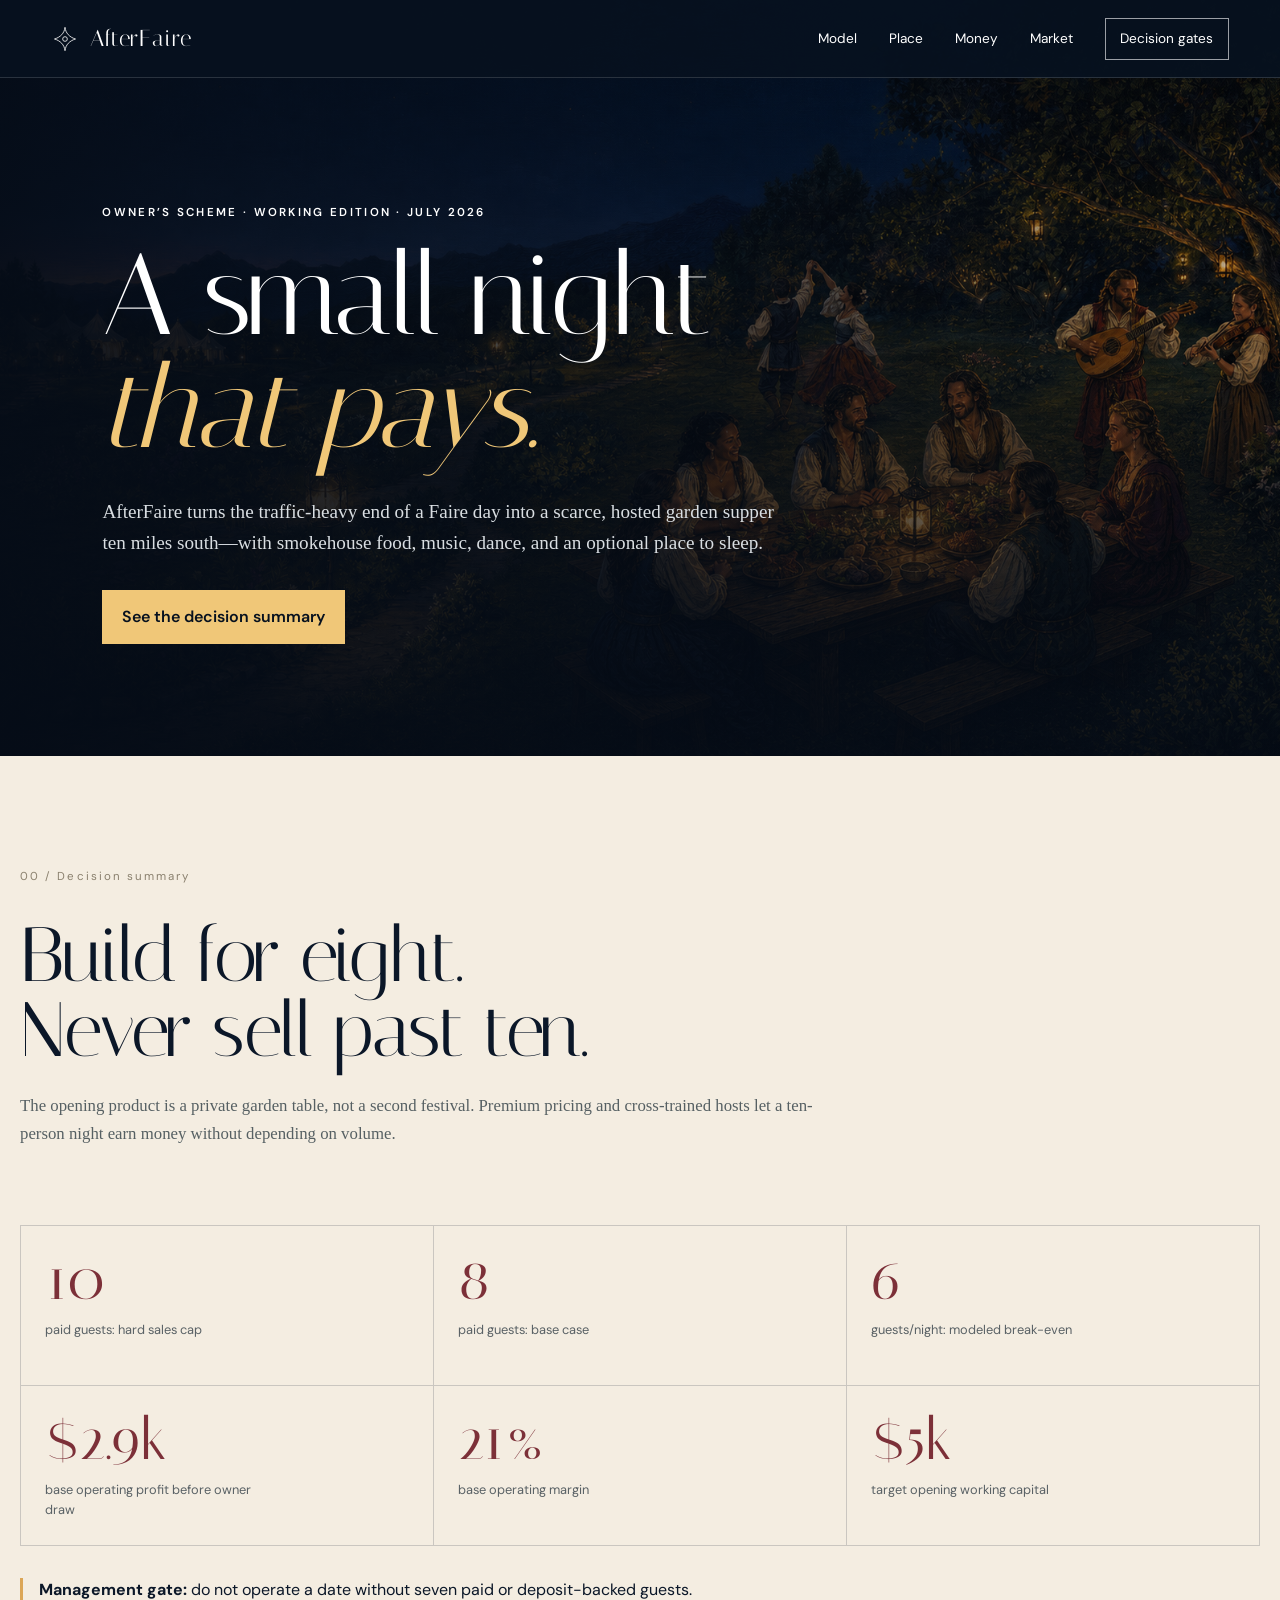
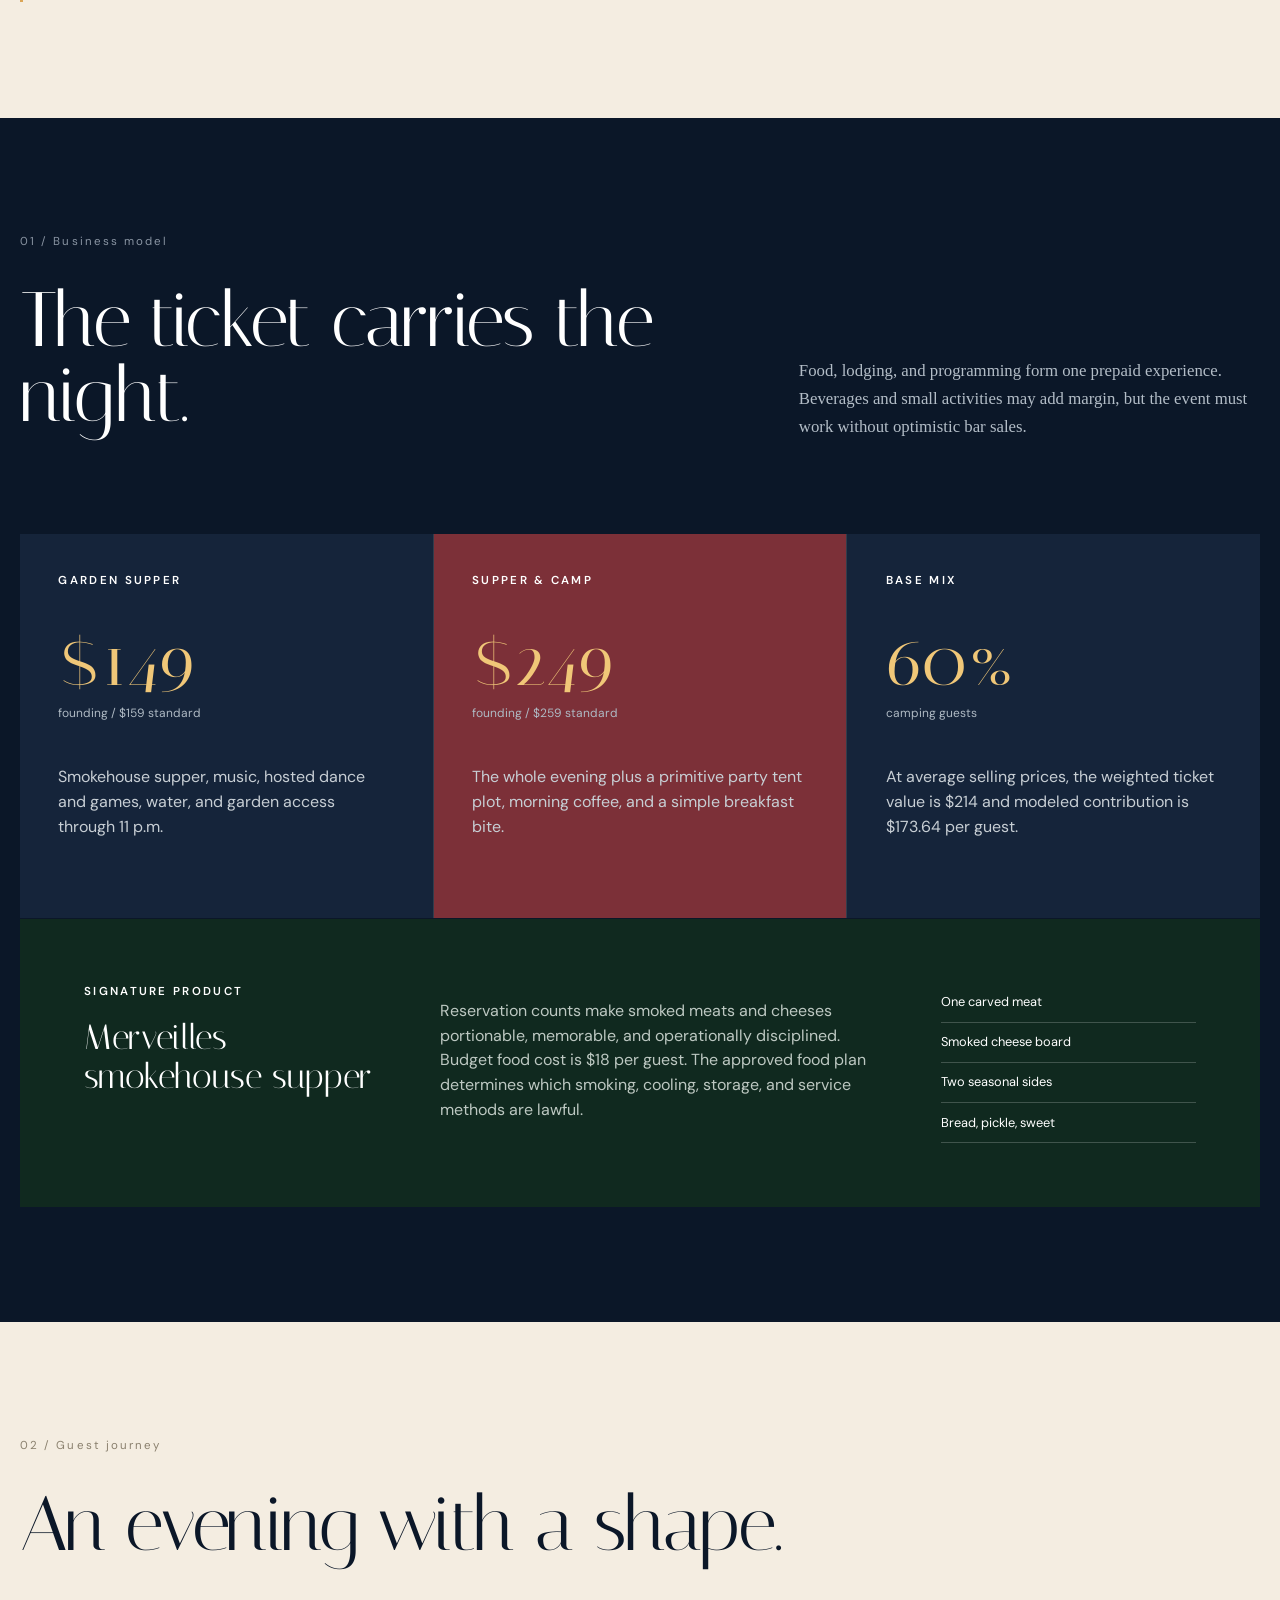
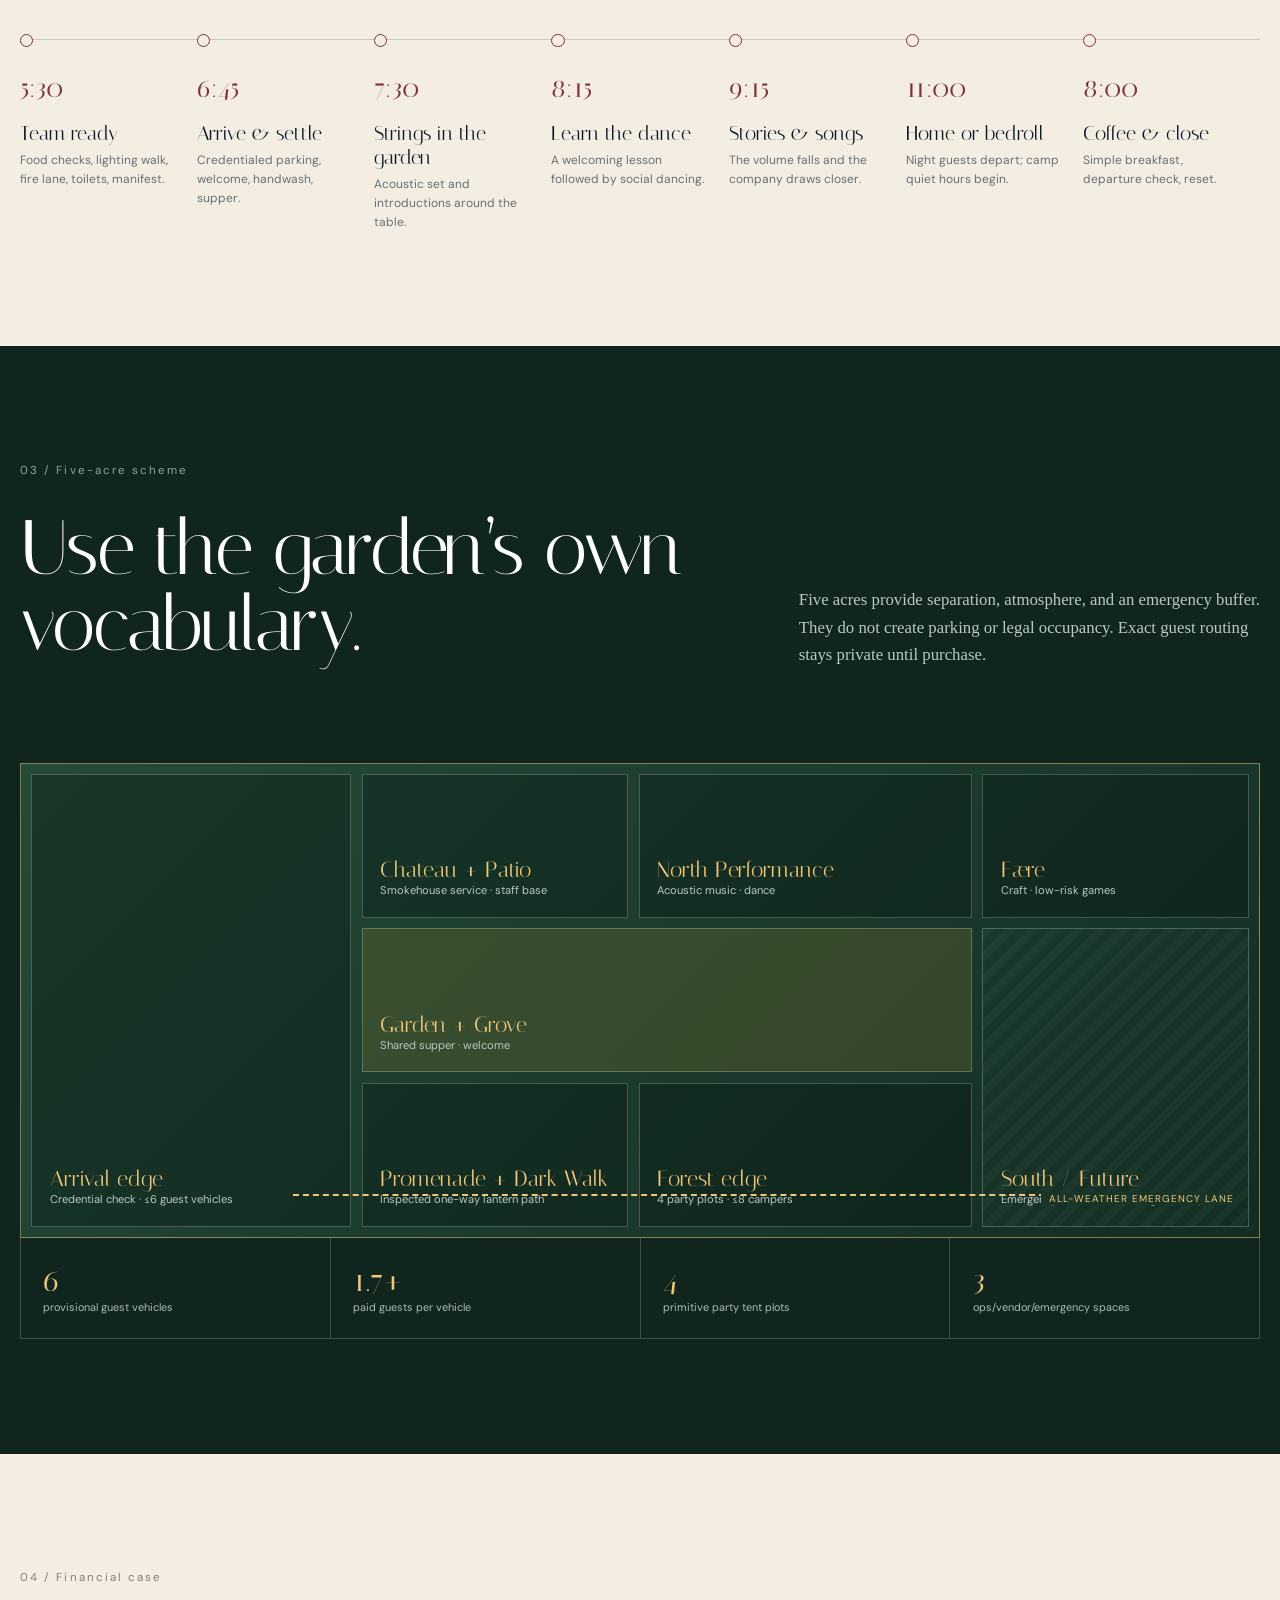
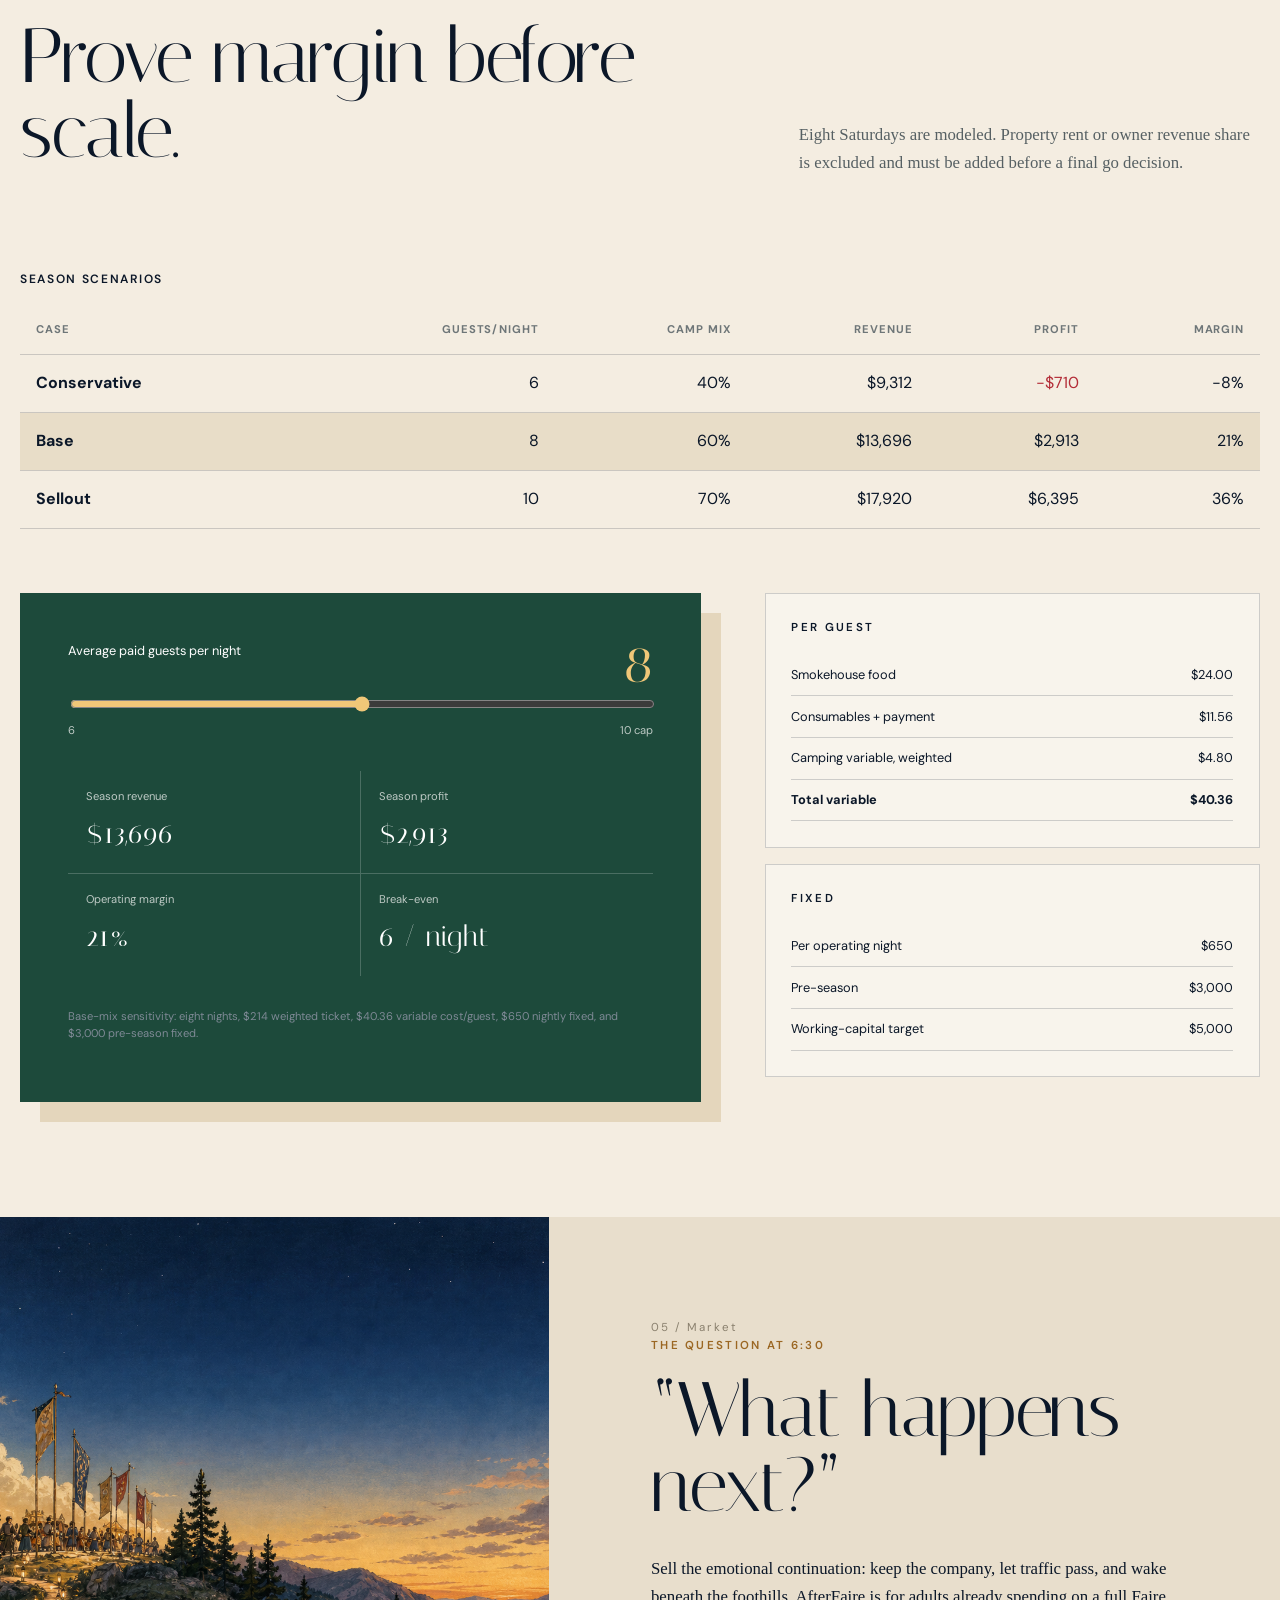
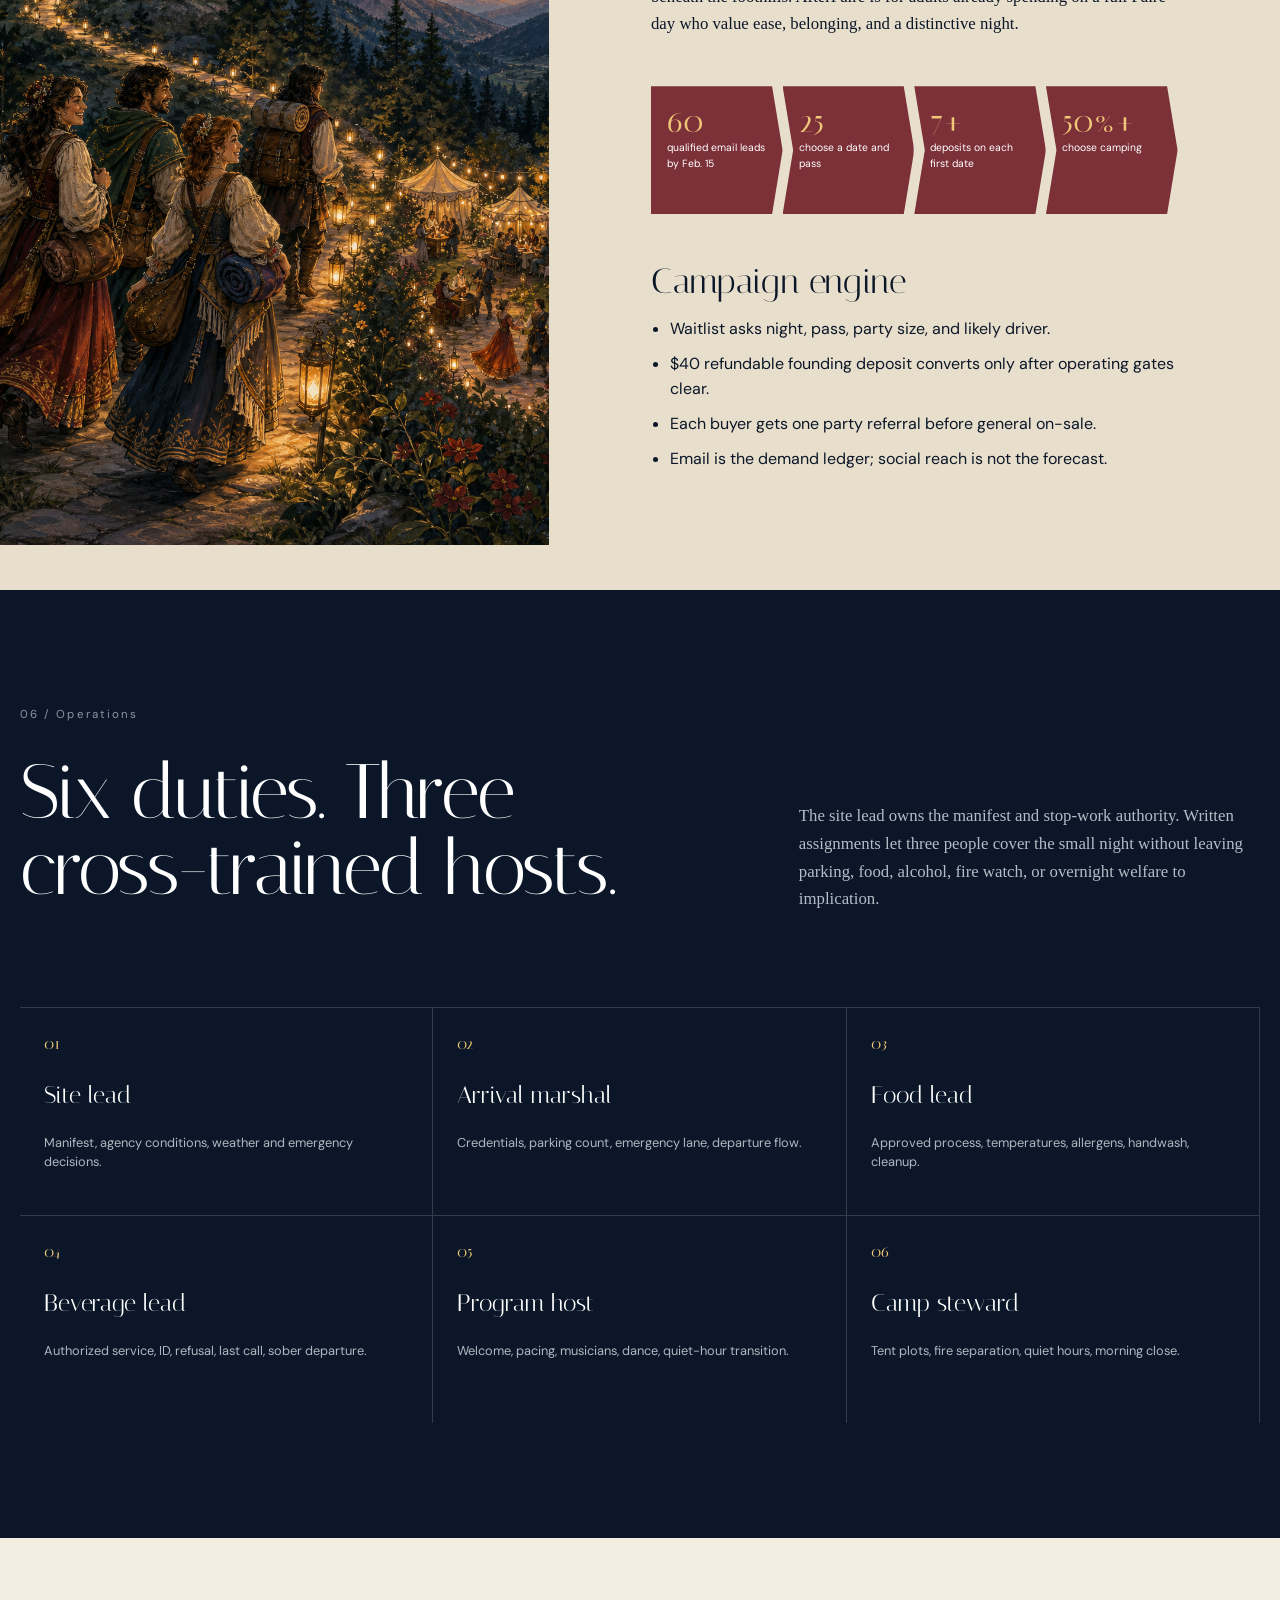
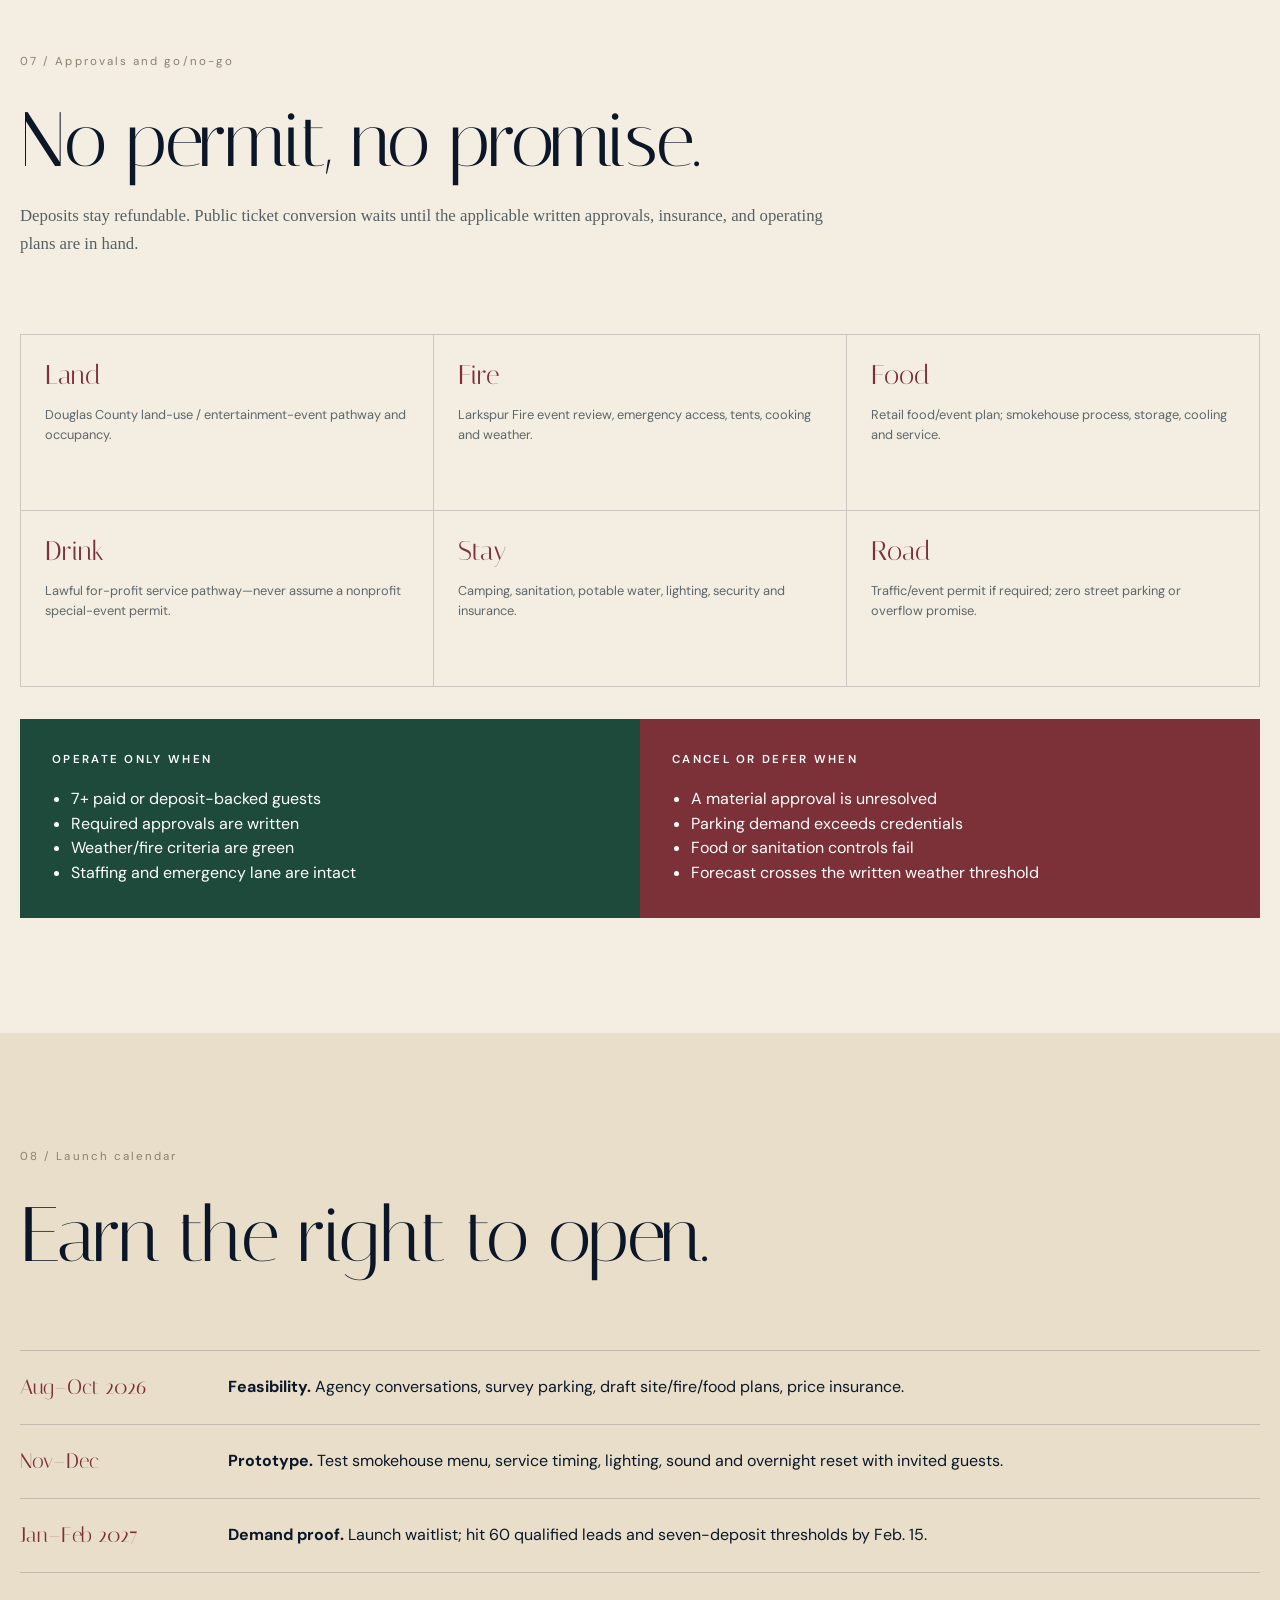
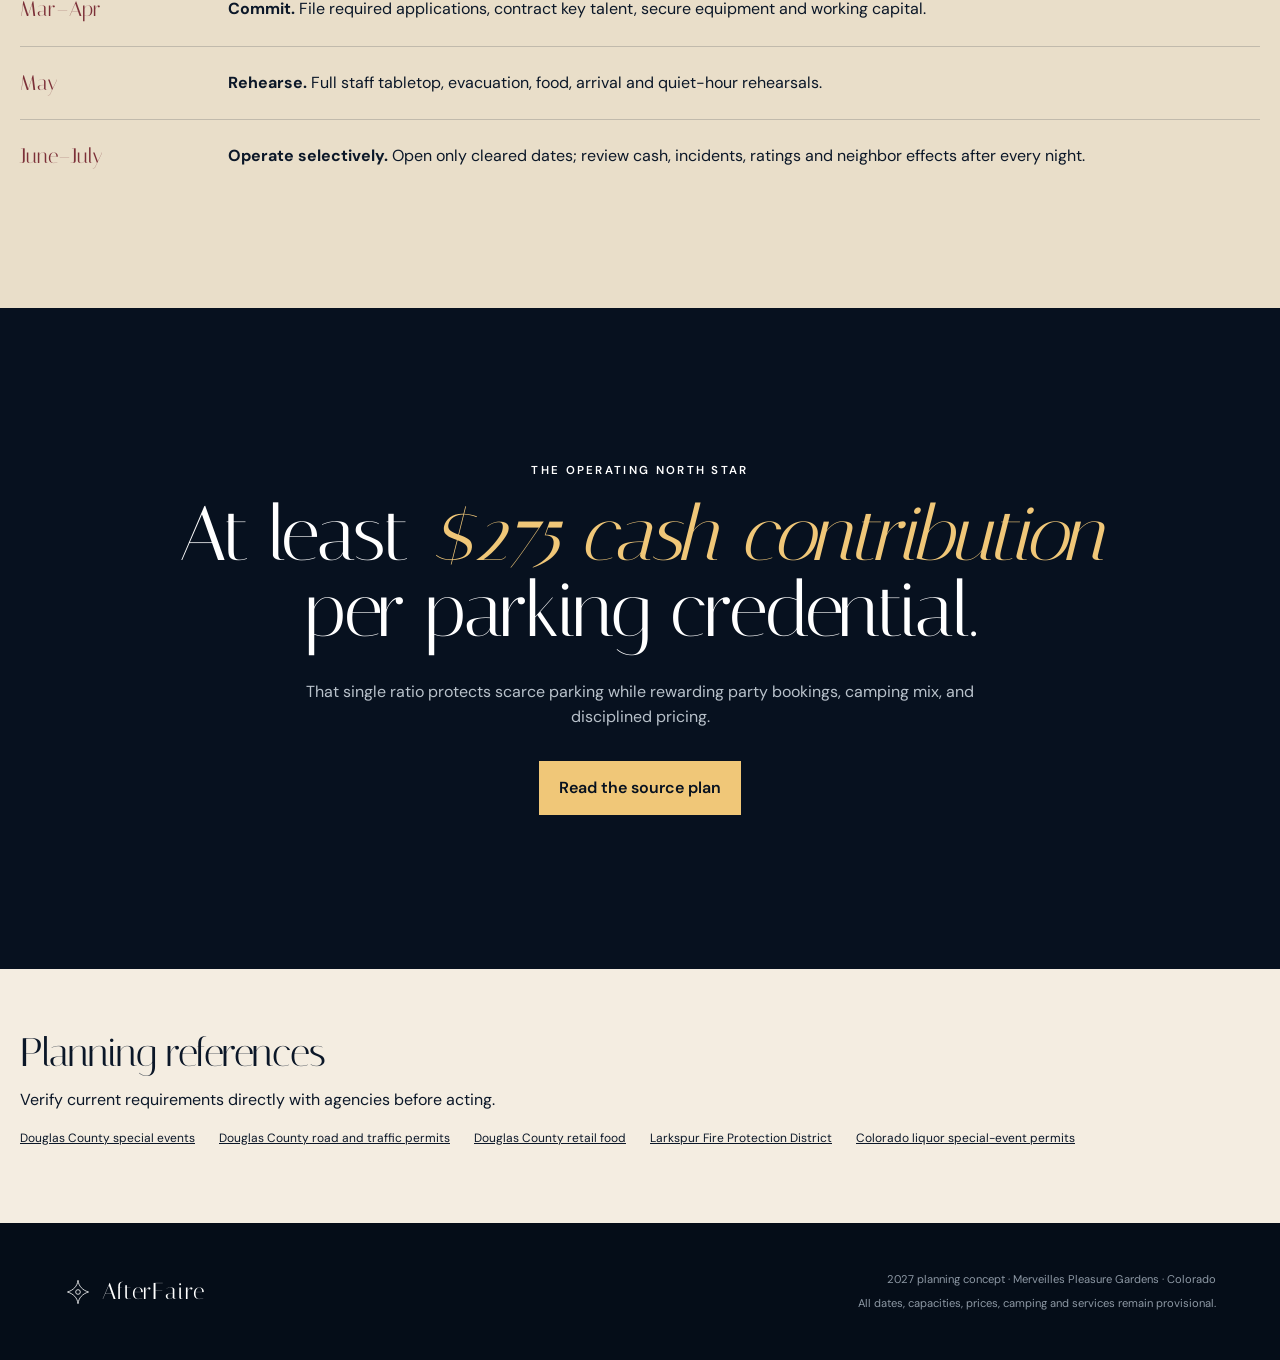
==== commit 1c9cc96d: "Rebuild AfterFaire plan for ten guests" ====
--- a/scheme/index.html
+++ b/scheme/index.html
@@ -32,7 +32,7 @@
 
   <main id="main">
     <section class="scheme-hero" aria-labelledby="scheme-title">
-      <img src="../assets/afterfaire-hero-v2.png" alt="A small costumed gathering dining and dancing in a spacious lantern-lit garden.">
+      <img src="../assets/afterfaire-hero-ten.png" alt="Ten costumed guests dining, dancing, and playing music in a spacious lantern-lit garden.">
       <div class="scheme-hero-shade"></div>
       <div class="scheme-hero-copy">
         <p class="eyebrow">Owner’s scheme · working edition · July 2026</p>
@@ -45,18 +45,18 @@
     <section class="decision section-shell" id="decision" aria-labelledby="decision-title">
       <div class="section-intro">
         <p class="section-number">00 / Decision summary</p>
-        <h2 id="decision-title">Build for 26.<br>Never sell past 30.</h2>
-        <p>The opening product is a garden salon, not a second festival. Price scarcity, host deliberately, and let approvals—not acreage—set the final cap.</p>
+        <h2 id="decision-title">Build for eight.<br>Never sell past ten.</h2>
+        <p>The opening product is a private garden table, not a second festival. Premium pricing and cross-trained hosts let a ten-person night earn money without depending on volume.</p>
       </div>
       <dl class="metric-grid">
-        <div><dt>30</dt><dd>paid guests: hard sales cap</dd></div>
-        <div><dt>26</dt><dd>paid guests: base case</dd></div>
-        <div><dt>20</dt><dd>guests/night: modeled break-even</dd></div>
-        <div><dt>$6.8k</dt><dd>base operating profit before owner draw</dd></div>
+        <div><dt>10</dt><dd>paid guests: hard sales cap</dd></div>
+        <div><dt>8</dt><dd>paid guests: base case</dd></div>
+        <div><dt>6</dt><dd>guests/night: modeled break-even</dd></div>
+        <div><dt>$2.9k</dt><dd>base operating profit before owner draw</dd></div>
         <div><dt>21%</dt><dd>base operating margin</dd></div>
-        <div><dt>$10k</dt><dd>target opening working capital</dd></div>
+        <div><dt>$5k</dt><dd>target opening working capital</dd></div>
       </dl>
-      <p class="decision-line"><strong>Management gate:</strong> do not operate a date without 21 paid or deposit-backed guests.</p>
+      <p class="decision-line"><strong>Management gate:</strong> do not operate a date without seven paid or deposit-backed guests.</p>
     </section>
 
     <section class="plan-section dark-section" id="model" aria-labelledby="model-title">
@@ -66,9 +66,9 @@
           <p>Food, lodging, and programming form one prepaid experience. Beverages and small activities may add margin, but the event must work without optimistic bar sales.</p>
         </div>
         <div class="offer-grid">
-          <article class="offer-card"><p class="eyebrow">Garden Supper</p><strong>$99</strong><span>founding / $109 standard</span><p>Smokehouse supper, music, hosted dance and games, water, and garden access through 11 p.m.</p></article>
-          <article class="offer-card featured-offer"><p class="eyebrow">Supper &amp; Camp</p><strong>$179</strong><span>founding / $189 standard</span><p>The whole evening plus a primitive party tent plot, morning coffee, and a simple breakfast bite.</p></article>
-          <article class="offer-card"><p class="eyebrow">Base mix</p><strong>60%</strong><span>camping guests</span><p>At the early prices, the weighted ticket value is $152 and modeled contribution is $121.94 per guest.</p></article>
+          <article class="offer-card"><p class="eyebrow">Garden Supper</p><strong>$149</strong><span>founding / $159 standard</span><p>Smokehouse supper, music, hosted dance and games, water, and garden access through 11 p.m.</p></article>
+          <article class="offer-card featured-offer"><p class="eyebrow">Supper &amp; Camp</p><strong>$249</strong><span>founding / $259 standard</span><p>The whole evening plus a primitive party tent plot, morning coffee, and a simple breakfast bite.</p></article>
+          <article class="offer-card"><p class="eyebrow">Base mix</p><strong>60%</strong><span>camping guests</span><p>At average selling prices, the weighted ticket value is $214 and modeled contribution is $173.64 per guest.</p></article>
         </div>
         <div class="smokehouse-band">
           <div><p class="eyebrow">Signature product</p><h3>Merveilles smokehouse supper</h3></div>
@@ -95,31 +95,31 @@
       <div class="section-shell">
         <div class="section-intro split-intro"><div><p class="section-number">03 / Five-acre scheme</p><h2 id="place-title">Use the garden’s own vocabulary.</h2></div><p>Five acres provide separation, atmosphere, and an emergency buffer. They do not create parking or legal occupancy. Exact guest routing stays private until purchase.</p></div>
         <div class="site-plan" role="img" aria-label="Conceptual operating diagram showing arrival and parking, the Chateau, Garden and Grove supper area, North Performance music area, Fære activities, the Promenade and Dark Walk, camping at the forest edge, and a protected future buffer.">
-          <div class="zone arrival"><b>Arrival edge</b><span>Credential check · ≤16 guest vehicles</span></div>
+          <div class="zone arrival"><b>Arrival edge</b><span>Credential check · ≤6 guest vehicles</span></div>
           <div class="zone chateau"><b>Chateau + Patio</b><span>Smokehouse service · staff base</span></div>
           <div class="zone garden"><b>Garden + Grove</b><span>Shared supper · welcome</span></div>
           <div class="zone performance"><b>North Performance</b><span>Acoustic music · dance</span></div>
           <div class="zone faere"><b>Fære</b><span>Craft · low-risk games</span></div>
           <div class="zone promenade"><b>Promenade + Dark Walk</b><span>Inspected one-way lantern path</span></div>
-          <div class="zone camp"><b>Forest edge</b><span>8 party plots · ≤20 campers</span></div>
+          <div class="zone camp"><b>Forest edge</b><span>4 party plots · ≤8 campers</span></div>
           <div class="zone buffer"><b>South / Future</b><span>Emergency buffer · no opening capacity</span></div>
           <div class="emergency-line"><span>all-weather emergency lane</span></div>
         </div>
-        <div class="capacity-strip"><div><strong>16</strong><span>provisional guest vehicles</span></div><div><strong>1.9+</strong><span>paid guests per vehicle</span></div><div><strong>8</strong><span>primitive party tent plots</span></div><div><strong>6</strong><span>ops/vendor/emergency spaces</span></div></div>
+        <div class="capacity-strip"><div><strong>6</strong><span>provisional guest vehicles</span></div><div><strong>1.7+</strong><span>paid guests per vehicle</span></div><div><strong>4</strong><span>primitive party tent plots</span></div><div><strong>3</strong><span>ops/vendor/emergency spaces</span></div></div>
       </div>
     </section>
 
     <section class="plan-section money-section" id="money" aria-labelledby="money-title">
       <div class="section-shell">
         <div class="section-intro split-intro"><div><p class="section-number">04 / Financial case</p><h2 id="money-title">Prove margin before scale.</h2></div><p>Eight Saturdays are modeled. Property rent or owner revenue share is excluded and must be added before a final go decision.</p></div>
-        <div class="scenario-table-wrap"><table><caption>Season scenarios</caption><thead><tr><th>Case</th><th>Guests/night</th><th>Camp mix</th><th>Revenue</th><th>Profit</th><th>Margin</th></tr></thead><tbody><tr><th>Conservative</th><td>20</td><td>40%</td><td>$21,760</td><td class="negative">−$1,344</td><td>−6%</td></tr><tr class="base-row"><th>Base</th><td>26</td><td>60%</td><td>$31,616</td><td>$6,764</td><td>21%</td></tr><tr><th>Sellout</th><td>30</td><td>65%</td><td>$37,440</td><td>$11,510</td><td>31%</td></tr></tbody></table></div>
+        <div class="scenario-table-wrap"><table><caption>Season scenarios</caption><thead><tr><th>Case</th><th>Guests/night</th><th>Camp mix</th><th>Revenue</th><th>Profit</th><th>Margin</th></tr></thead><tbody><tr><th>Conservative</th><td>6</td><td>40%</td><td>$9,312</td><td class="negative">−$710</td><td>−8%</td></tr><tr class="base-row"><th>Base</th><td>8</td><td>60%</td><td>$13,696</td><td>$2,913</td><td>21%</td></tr><tr><th>Sellout</th><td>10</td><td>70%</td><td>$17,920</td><td>$6,395</td><td>36%</td></tr></tbody></table></div>
         <div class="money-grid">
           <div class="calculator" data-calculator>
-            <div class="calc-control"><label for="attendance">Average paid guests per night</label><output id="attendance-output" for="attendance">26</output><input id="attendance" type="range" min="20" max="30" value="26" step="1"><div class="range-labels"><span>20</span><span>30 cap</span></div></div>
-            <div class="calc-results" aria-live="polite"><div><span>Season revenue</span><strong data-revenue>$31,616</strong></div><div><span>Season profit</span><strong data-profit>$6,764</strong></div><div><span>Operating margin</span><strong data-margin>21%</strong></div><div><span>Break-even</span><strong>20 / night</strong></div></div>
-            <p class="calc-note">Base-mix sensitivity: eight nights, $152 weighted ticket, $30.06 variable cost/guest, $1,450 nightly fixed, and $7,000 pre-season fixed.</p>
+            <div class="calc-control"><label for="attendance">Average paid guests per night</label><output id="attendance-output" for="attendance">8</output><input id="attendance" type="range" min="6" max="10" value="8" step="1"><div class="range-labels"><span>6</span><span>10 cap</span></div></div>
+            <div class="calc-results" aria-live="polite"><div><span>Season revenue</span><strong data-revenue>$13,696</strong></div><div><span>Season profit</span><strong data-profit>$2,913</strong></div><div><span>Operating margin</span><strong data-margin>21%</strong></div><div><span>Break-even</span><strong>6 / night</strong></div></div>
+            <p class="calc-note">Base-mix sensitivity: eight nights, $214 weighted ticket, $40.36 variable cost/guest, $650 nightly fixed, and $3,000 pre-season fixed.</p>
           </div>
-          <div class="cost-stack"><article><p class="eyebrow">Per guest</p><dl><div><dt>Smokehouse food</dt><dd>$18.00</dd></div><div><dt>Consumables + payment</dt><dd>$6.06</dd></div><div><dt>Camping variable, weighted</dt><dd>$6.00</dd></div><div><dt><strong>Total variable</strong></dt><dd><strong>$30.06</strong></dd></div></dl></article><article><p class="eyebrow">Fixed</p><dl><div><dt>Per operating night</dt><dd>$1,450</dd></div><div><dt>Pre-season</dt><dd>$7,000</dd></div><div><dt>Working-capital target</dt><dd>$10,000</dd></div></dl></article></div>
+          <div class="cost-stack"><article><p class="eyebrow">Per guest</p><dl><div><dt>Smokehouse food</dt><dd>$24.00</dd></div><div><dt>Consumables + payment</dt><dd>$11.56</dd></div><div><dt>Camping variable, weighted</dt><dd>$4.80</dd></div><div><dt><strong>Total variable</strong></dt><dd><strong>$40.36</strong></dd></div></dl></article><article><p class="eyebrow">Fixed</p><dl><div><dt>Per operating night</dt><dd>$650</dd></div><div><dt>Pre-season</dt><dd>$3,000</dd></div><div><dt>Working-capital target</dt><dd>$5,000</dd></div></dl></article></div>
         </div>
       </div>
     </section>
@@ -127,18 +127,18 @@
     <section class="plan-section market-section" id="market" aria-labelledby="market-title">
       <div class="market-image"><img src="../assets/afterfaire-journey.png" alt="Costumed friends following a lantern path south toward a garden gathering."></div>
       <div class="market-copy"><p class="section-number">05 / Market</p><p class="eyebrow amber">The question at 6:30</p><h2 id="market-title">“What happens next?”</h2><p>Sell the emotional continuation: keep the company, let traffic pass, and wake beneath the foothills. AfterFaire is for adults already spending on a full Faire day who value ease, belonging, and a distinctive night.</p>
-        <div class="funnel" aria-label="Marketing funnel"><div><strong>120</strong><span>qualified email leads by Feb. 15</span></div><div><strong>50</strong><span>choose a date and pass</span></div><div><strong>21+</strong><span>deposits on each first date</span></div><div><strong>50%+</strong><span>choose camping</span></div></div>
-        <h3>Campaign engine</h3><ul class="check-list"><li>Waitlist asks night, pass, party size, and likely driver.</li><li>$20 refundable founding deposit converts only after operating gates clear.</li><li>Each buyer gets one party referral before general on-sale.</li><li>Email is the demand ledger; social reach is not the forecast.</li></ul>
+        <div class="funnel" aria-label="Marketing funnel"><div><strong>60</strong><span>qualified email leads by Feb. 15</span></div><div><strong>25</strong><span>choose a date and pass</span></div><div><strong>7+</strong><span>deposits on each first date</span></div><div><strong>50%+</strong><span>choose camping</span></div></div>
+        <h3>Campaign engine</h3><ul class="check-list"><li>Waitlist asks night, pass, party size, and likely driver.</li><li>$40 refundable founding deposit converts only after operating gates clear.</li><li>Each buyer gets one party referral before general on-sale.</li><li>Email is the demand ledger; social reach is not the forecast.</li></ul>
       </div>
     </section>
 
-    <section class="plan-section dark-section" id="operations" aria-labelledby="operations-title"><div class="section-shell"><div class="section-intro split-intro"><div><p class="section-number">06 / Operations</p><h2 id="operations-title">Six offices. One accountable host.</h2></div><p>The site lead owns the manifest and stop-work authority. Cross-train, but never leave parking, food, alcohol, fire watch, or overnight welfare to implication.</p></div><div class="role-grid"><article><span>01</span><h3>Site lead</h3><p>Manifest, agency conditions, weather and emergency decisions.</p></article><article><span>02</span><h3>Arrival marshal</h3><p>Credentials, parking count, emergency lane, departure flow.</p></article><article><span>03</span><h3>Food lead</h3><p>Approved process, temperatures, allergens, handwash, cleanup.</p></article><article><span>04</span><h3>Beverage lead</h3><p>Authorized service, ID, refusal, last call, sober departure.</p></article><article><span>05</span><h3>Program host</h3><p>Welcome, pacing, musicians, dance, quiet-hour transition.</p></article><article><span>06</span><h3>Camp steward</h3><p>Tent plots, fire separation, quiet hours, morning close.</p></article></div></div></section>
+    <section class="plan-section dark-section" id="operations" aria-labelledby="operations-title"><div class="section-shell"><div class="section-intro split-intro"><div><p class="section-number">06 / Operations</p><h2 id="operations-title">Six duties. Three cross-trained hosts.</h2></div><p>The site lead owns the manifest and stop-work authority. Written assignments let three people cover the small night without leaving parking, food, alcohol, fire watch, or overnight welfare to implication.</p></div><div class="role-grid"><article><span>01</span><h3>Site lead</h3><p>Manifest, agency conditions, weather and emergency decisions.</p></article><article><span>02</span><h3>Arrival marshal</h3><p>Credentials, parking count, emergency lane, departure flow.</p></article><article><span>03</span><h3>Food lead</h3><p>Approved process, temperatures, allergens, handwash, cleanup.</p></article><article><span>04</span><h3>Beverage lead</h3><p>Authorized service, ID, refusal, last call, sober departure.</p></article><article><span>05</span><h3>Program host</h3><p>Welcome, pacing, musicians, dance, quiet-hour transition.</p></article><article><span>06</span><h3>Camp steward</h3><p>Tent plots, fire separation, quiet hours, morning close.</p></article></div></div></section>
 
-    <section class="plan-section gates-section" id="gates" aria-labelledby="gates-title"><div class="section-shell"><div class="section-intro"><p class="section-number">07 / Approvals and go/no-go</p><h2 id="gates-title">No permit, no promise.</h2><p>Deposits stay refundable. Public ticket conversion waits until the applicable written approvals, insurance, and operating plans are in hand.</p></div><div class="gate-grid"><article><b>Land</b><p>Douglas County land-use / entertainment-event pathway and occupancy.</p></article><article><b>Fire</b><p>Larkspur Fire event review, emergency access, tents, cooking and weather.</p></article><article><b>Food</b><p>Retail food/event plan; smokehouse process, storage, cooling and service.</p></article><article><b>Drink</b><p>Lawful for-profit service pathway—never assume a nonprofit special-event permit.</p></article><article><b>Stay</b><p>Camping, sanitation, potable water, lighting, security and insurance.</p></article><article><b>Road</b><p>Traffic/event permit if required; zero street parking or overflow promise.</p></article></div><div class="go-box"><div><p class="eyebrow">Operate only when</p><ul><li>21+ paid or deposit-backed guests</li><li>Required approvals are written</li><li>Weather/fire criteria are green</li><li>Staffing and emergency lane are intact</li></ul></div><div><p class="eyebrow">Cancel or defer when</p><ul><li>A material approval is unresolved</li><li>Parking demand exceeds credentials</li><li>Food or sanitation controls fail</li><li>Forecast crosses the written weather threshold</li></ul></div></div></div></section>
+    <section class="plan-section gates-section" id="gates" aria-labelledby="gates-title"><div class="section-shell"><div class="section-intro"><p class="section-number">07 / Approvals and go/no-go</p><h2 id="gates-title">No permit, no promise.</h2><p>Deposits stay refundable. Public ticket conversion waits until the applicable written approvals, insurance, and operating plans are in hand.</p></div><div class="gate-grid"><article><b>Land</b><p>Douglas County land-use / entertainment-event pathway and occupancy.</p></article><article><b>Fire</b><p>Larkspur Fire event review, emergency access, tents, cooking and weather.</p></article><article><b>Food</b><p>Retail food/event plan; smokehouse process, storage, cooling and service.</p></article><article><b>Drink</b><p>Lawful for-profit service pathway—never assume a nonprofit special-event permit.</p></article><article><b>Stay</b><p>Camping, sanitation, potable water, lighting, security and insurance.</p></article><article><b>Road</b><p>Traffic/event permit if required; zero street parking or overflow promise.</p></article></div><div class="go-box"><div><p class="eyebrow">Operate only when</p><ul><li>7+ paid or deposit-backed guests</li><li>Required approvals are written</li><li>Weather/fire criteria are green</li><li>Staffing and emergency lane are intact</li></ul></div><div><p class="eyebrow">Cancel or defer when</p><ul><li>A material approval is unresolved</li><li>Parking demand exceeds credentials</li><li>Food or sanitation controls fail</li><li>Forecast crosses the written weather threshold</li></ul></div></div></div></section>
 
-    <section class="plan-section calendar-section" id="calendar" aria-labelledby="calendar-title"><div class="section-shell"><div class="section-intro"><p class="section-number">08 / Launch calendar</p><h2 id="calendar-title">Earn the right to open.</h2></div><ol class="launch-line"><li><time>Aug–Oct 2026</time><p><strong>Feasibility.</strong> Agency conversations, survey parking, draft site/fire/food plans, price insurance.</p></li><li><time>Nov–Dec</time><p><strong>Prototype.</strong> Test smokehouse menu, service timing, lighting, sound and overnight reset with invited guests.</p></li><li><time>Jan–Feb 2027</time><p><strong>Demand proof.</strong> Launch waitlist; hit 120 qualified leads and deposit thresholds by Feb. 15.</p></li><li><time>Mar–Apr</time><p><strong>Commit.</strong> File required applications, contract key talent, secure equipment and working capital.</p></li><li><time>May</time><p><strong>Rehearse.</strong> Full staff tabletop, evacuation, food, arrival and quiet-hour rehearsals.</p></li><li><time>June–July</time><p><strong>Operate selectively.</strong> Open only cleared dates; review cash, incidents, ratings and neighbor effects after every night.</p></li></ol></div></section>
+    <section class="plan-section calendar-section" id="calendar" aria-labelledby="calendar-title"><div class="section-shell"><div class="section-intro"><p class="section-number">08 / Launch calendar</p><h2 id="calendar-title">Earn the right to open.</h2></div><ol class="launch-line"><li><time>Aug–Oct 2026</time><p><strong>Feasibility.</strong> Agency conversations, survey parking, draft site/fire/food plans, price insurance.</p></li><li><time>Nov–Dec</time><p><strong>Prototype.</strong> Test smokehouse menu, service timing, lighting, sound and overnight reset with invited guests.</p></li><li><time>Jan–Feb 2027</time><p><strong>Demand proof.</strong> Launch waitlist; hit 60 qualified leads and seven-deposit thresholds by Feb. 15.</p></li><li><time>Mar–Apr</time><p><strong>Commit.</strong> File required applications, contract key talent, secure equipment and working capital.</p></li><li><time>May</time><p><strong>Rehearse.</strong> Full staff tabletop, evacuation, food, arrival and quiet-hour rehearsals.</p></li><li><time>June–July</time><p><strong>Operate selectively.</strong> Open only cleared dates; review cash, incidents, ratings and neighbor effects after every night.</p></li></ol></div></section>
 
-    <section class="north-star"><p class="eyebrow">The operating north star</p><h2>At least <em>$175 cash contribution</em><br>per parking credential.</h2><p>That single ratio protects scarce parking while rewarding party bookings, camping mix, and disciplined pricing.</p><a class="button button-gold" href="../business-plan.md">Read the source plan</a></section>
+    <section class="north-star"><p class="eyebrow">The operating north star</p><h2>At least <em>$275 cash contribution</em><br>per parking credential.</h2><p>That single ratio protects scarce parking while rewarding party bookings, camping mix, and disciplined pricing.</p><a class="button button-gold" href="../business-plan.md">Read the source plan</a></section>
 
     <section class="sources section-shell" aria-labelledby="sources-title"><h2 id="sources-title">Planning references</h2><p>Verify current requirements directly with agencies before acting.</p><ul><li><a href="https://www.douglas.co.us/land/land-use-applications/special-events/">Douglas County special events</a></li><li><a href="https://www.douglas.co.us/road-work/permits/">Douglas County road and traffic permits</a></li><li><a href="https://www.douglas.co.us/health-department/environmental-health/retail-food/">Douglas County retail food</a></li><li><a href="https://larkspurfire.org/">Larkspur Fire Protection District</a></li><li><a href="https://sbg.colorado.gov/liquor-special-event-permit">Colorado liquor special-event permits</a></li></ul></section>
   </main>
